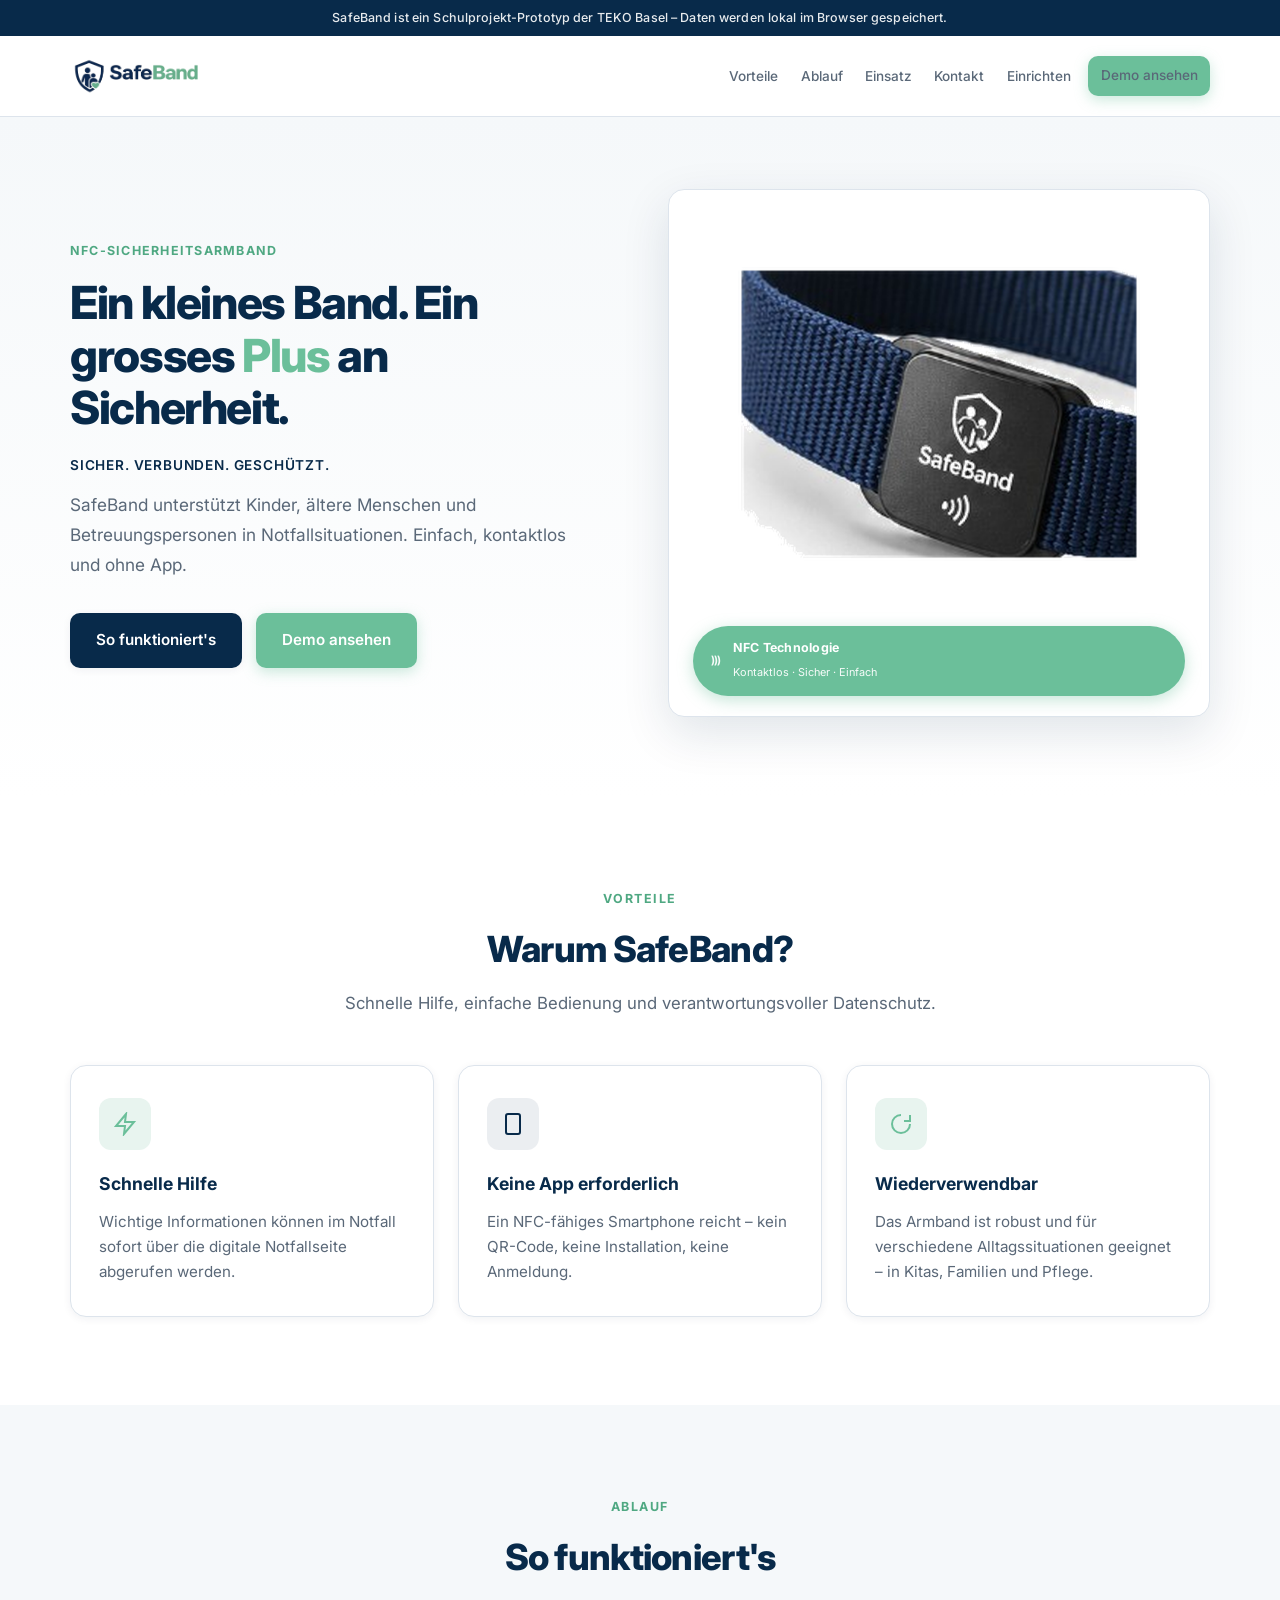
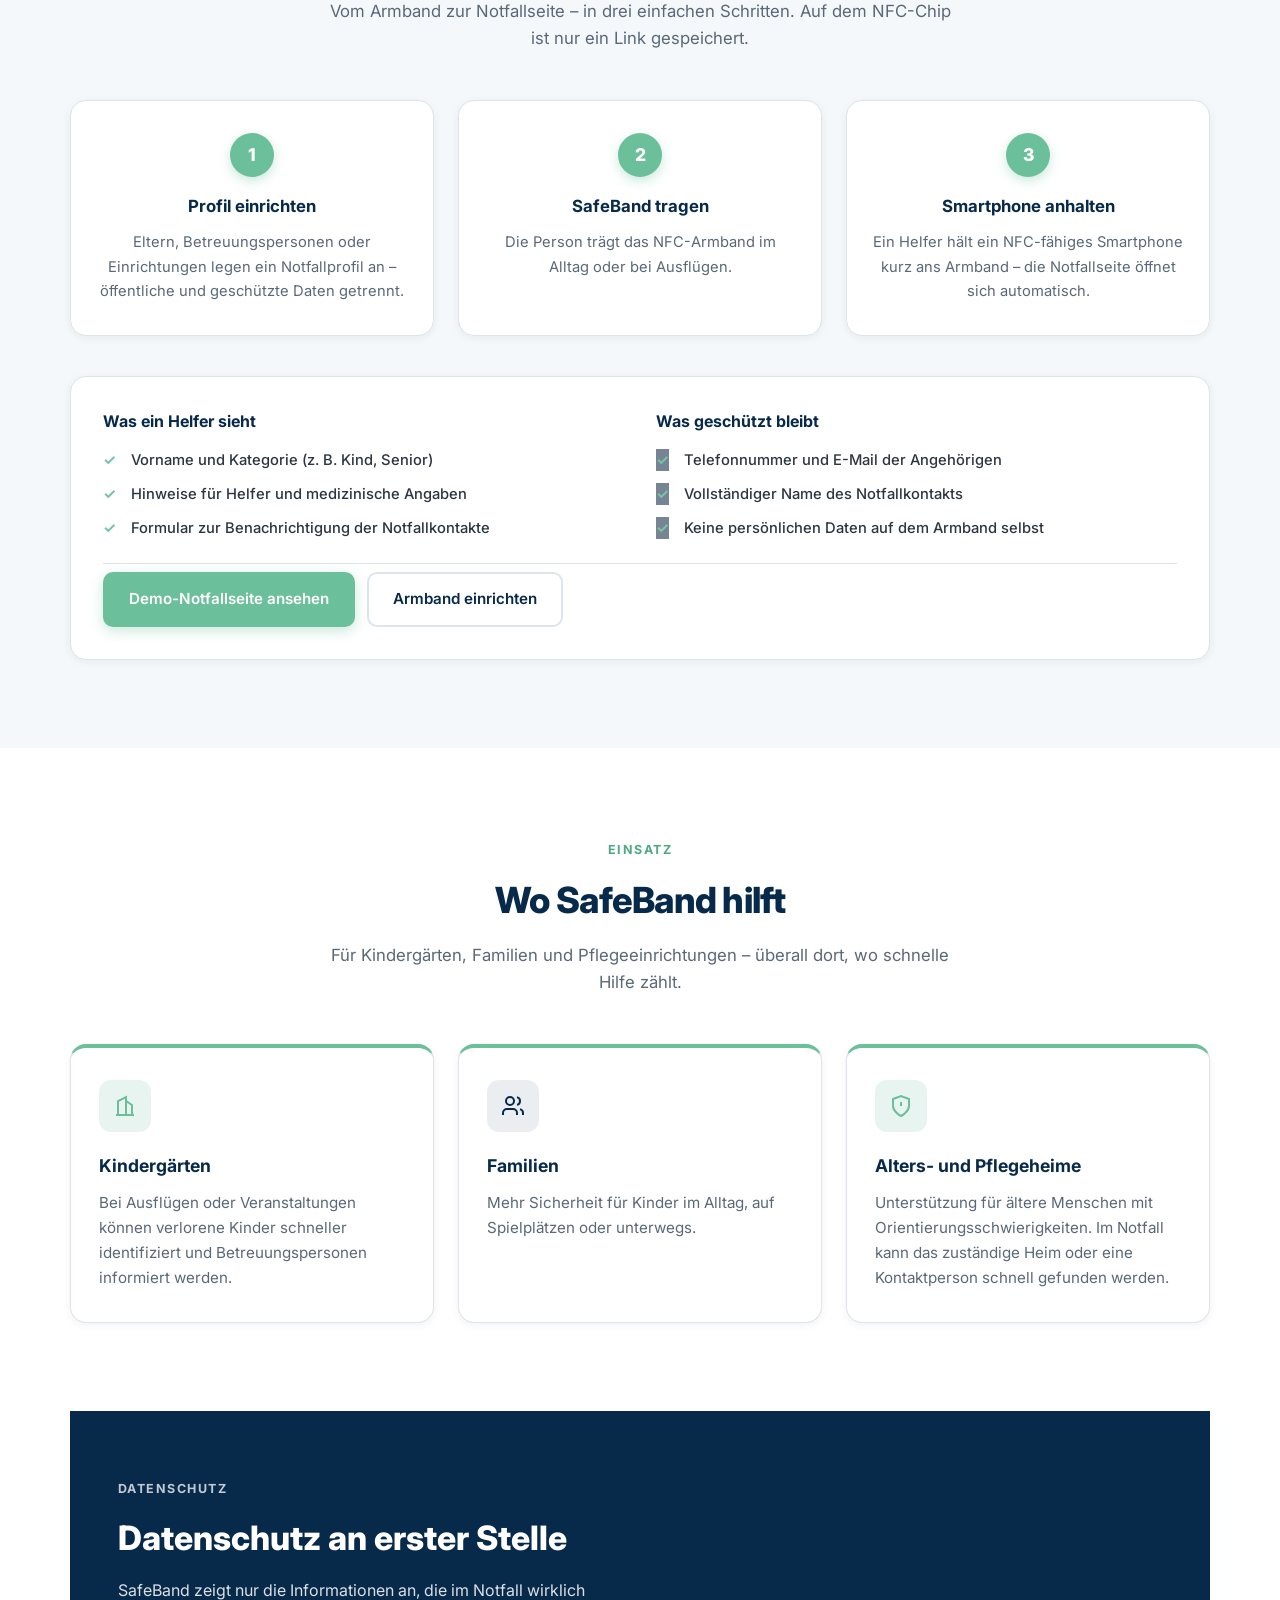
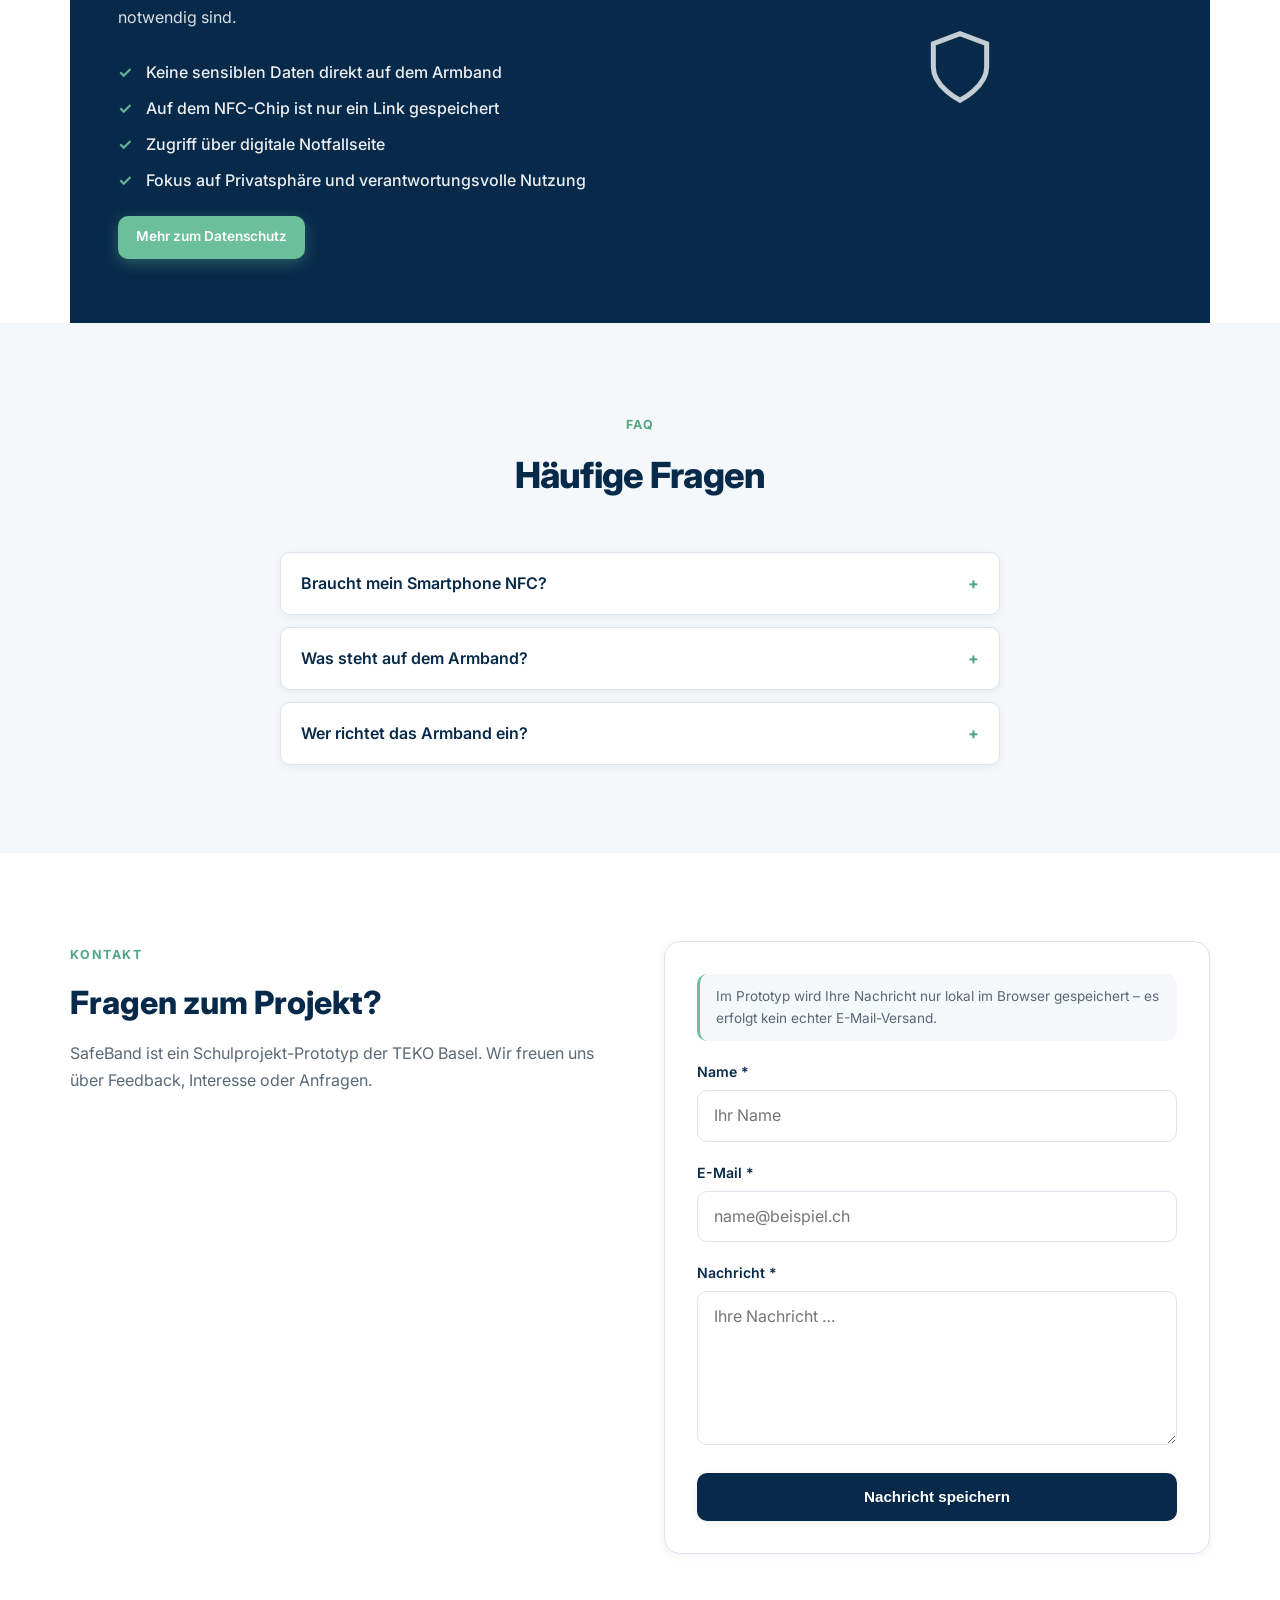
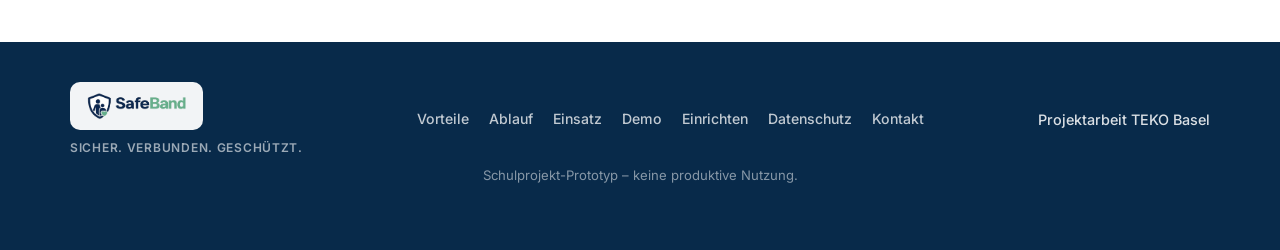
==== index.html @ 962a4be9 "Erste Version SafeBand" ====
<!DOCTYPE html>
<html lang="de">
<head>
  <meta charset="UTF-8">
  <meta name="viewport" content="width=device-width, initial-scale=1.0">
  <meta name="description" content="SafeBand – NFC-Sicherheitsarmband für Kinder, ältere Menschen und Betreuungspersonen. Schnelle Hilfe im Notfall – ohne App.">
  <title>SafeBand – Sicher. Verbunden. Geschützt.</title>
  <link rel="preconnect" href="https://fonts.googleapis.com">
  <link rel="preconnect" href="https://fonts.gstatic.com" crossorigin>
  <link href="https://fonts.googleapis.com/css2?family=Inter:wght@400;500;600;700;800&display=swap" rel="stylesheet">
  <link rel="stylesheet" href="style.css">
</head>
<body class="page-landing">

  <div class="prototype-banner" role="note">
    SafeBand ist ein Schulprojekt-Prototyp der TEKO Basel – Daten werden lokal im Browser gespeichert.
  </div>

  <header class="site-header" id="start">
    <nav class="nav container">
      <a href="#start" class="brand">
        <img src="assets/Safeband_logo.png" alt="SafeBand – Sicher. Verbunden. Geschützt." class="brand-logo" width="132" height="40">
      </a>
      <button class="nav-toggle" type="button" aria-label="Menü öffnen" aria-expanded="false">
        <span></span><span></span><span></span>
      </button>
      <ul class="nav-links">
        <li><a href="#vorteile">Vorteile</a></li>
        <li><a href="#so-funktionierts">Ablauf</a></li>
        <li><a href="#wo-hilft">Einsatz</a></li>
        <li><a href="#kontakt">Kontakt</a></li>
        <li><a href="einrichten.html">Einrichten</a></li>
        <li class="nav-cta"><a href="notfall.html?id=DEMO01" class="btn btn-mint btn-sm">Demo ansehen</a></li>
      </ul>
    </nav>
  </header>

  <main>

    <section class="hero">
      <div class="container hero-grid">
        <div class="hero-copy">
          <p class="eyebrow">NFC-Sicherheitsarmband</p>
          <h1>Ein kleines Band. Ein grosses <span class="c-mint">Plus</span> an Sicherheit.</h1>
          <p class="hero-tagline">Sicher. Verbunden. Geschützt.</p>
          <p class="lead">
            SafeBand unterstützt Kinder, ältere Menschen und Betreuungspersonen in Notfallsituationen.
            Einfach, kontaktlos und ohne App.
          </p>
          <div class="hero-actions">
            <a href="#so-funktionierts" class="btn btn-primary">So funktioniert's</a>
            <a href="notfall.html?id=DEMO01" class="btn btn-mint">Demo ansehen</a>
          </div>
        </div>
        <div class="hero-visual">
          <div class="product-frame">
            <img src="assets/safeband-band.png" alt="SafeBand NFC-Armband" class="product-image" width="560" height="240">
            <div class="product-chip">
              <span class="nfc-waves" aria-hidden="true">)))</span>
              <div>
                <strong>NFC Technologie</strong>
                <span>Kontaktlos · Sicher · Einfach</span>
              </div>
            </div>
          </div>
        </div>
      </div>
    </section>

    <section class="section" id="vorteile">
      <div class="container">
        <header class="section-header">
          <span class="section-label">Vorteile</span>
          <h2>Warum SafeBand?</h2>
          <p>Schnelle Hilfe, einfache Bedienung und verantwortungsvoller Datenschutz.</p>
        </header>
        <div class="card-grid card-grid--3">
          <article class="card">
            <div class="card-icon card-icon--mint">
              <svg width="24" height="24" viewBox="0 0 24 24" fill="none" stroke="currentColor" stroke-width="2"><path d="M13 2 3 14h9l-1 8 10-12h-9l1-8z"/></svg>
            </div>
            <h3>Schnelle Hilfe</h3>
            <p>Wichtige Informationen können im Notfall sofort über die digitale Notfallseite abgerufen werden.</p>
          </article>
          <article class="card">
            <div class="card-icon card-icon--navy">
              <svg width="24" height="24" viewBox="0 0 24 24" fill="none" stroke="currentColor" stroke-width="2"><rect x="5" y="2" width="14" height="20" rx="2"/><path d="M12 18h.01"/></svg>
            </div>
            <h3>Keine App erforderlich</h3>
            <p>Ein NFC-fähiges Smartphone reicht – kein QR-Code, keine Installation, keine Anmeldung.</p>
          </article>
          <article class="card">
            <div class="card-icon card-icon--mint">
              <svg width="24" height="24" viewBox="0 0 24 24" fill="none" stroke="currentColor" stroke-width="2"><path d="M21 12a9 9 0 1 1-9-9"/><path d="M21 3v6h-6"/></svg>
            </div>
            <h3>Wiederverwendbar</h3>
            <p>Das Armband ist robust und für verschiedene Alltagssituationen geeignet – in Kitas, Familien und Pflege.</p>
          </article>
        </div>
      </div>
    </section>

    <section class="section section-alt" id="so-funktionierts">
      <div class="container">
        <header class="section-header">
          <span class="section-label">Ablauf</span>
          <h2>So funktioniert's</h2>
          <p>Vom Armband zur Notfallseite – in drei einfachen Schritten. Auf dem NFC-Chip ist nur ein Link gespeichert.</p>
        </header>
        <div class="steps">
          <article class="step">
            <span class="step-num">1</span>
            <h3>Profil einrichten</h3>
            <p>Eltern, Betreuungspersonen oder Einrichtungen legen ein Notfallprofil an – öffentliche und geschützte Daten getrennt.</p>
          </article>
          <article class="step">
            <span class="step-num">2</span>
            <h3>SafeBand tragen</h3>
            <p>Die Person trägt das NFC-Armband im Alltag oder bei Ausflügen.</p>
          </article>
          <article class="step">
            <span class="step-num">3</span>
            <h3>Smartphone anhalten</h3>
            <p>Ein Helfer hält ein NFC-fähiges Smartphone kurz ans Armband – die Notfallseite öffnet sich automatisch.</p>
          </article>
        </div>

        <div class="helper-info">
          <div class="helper-info-col">
            <h3>Was ein Helfer sieht</h3>
            <ul class="check-list check-list--compact">
              <li>Vorname und Kategorie (z.&nbsp;B. Kind, Senior)</li>
              <li>Hinweise für Helfer und medizinische Angaben</li>
              <li>Formular zur Benachrichtigung der Notfallkontakte</li>
            </ul>
          </div>
          <div class="helper-info-col">
            <h3>Was geschützt bleibt</h3>
            <ul class="check-list check-list--compact check-list--muted">
              <li>Telefonnummer und E-Mail der Angehörigen</li>
              <li>Vollständiger Name des Notfallkontakts</li>
              <li>Keine persönlichen Daten auf dem Armband selbst</li>
            </ul>
          </div>
          <div class="helper-info-actions">
            <a href="notfall.html?id=DEMO01" class="btn btn-mint">Demo-Notfallseite ansehen</a>
            <a href="einrichten.html" class="btn btn-secondary">Armband einrichten</a>
          </div>
        </div>
      </div>
    </section>

    <section class="section" id="wo-hilft">
      <div class="container">
        <header class="section-header">
          <span class="section-label">Einsatz</span>
          <h2>Wo SafeBand hilft</h2>
          <p>Für Kindergärten, Familien und Pflegeeinrichtungen – überall dort, wo schnelle Hilfe zählt.</p>
        </header>
        <div class="card-grid card-grid--3">
          <article class="card card-accent">
            <div class="card-icon card-icon--mint">
              <svg width="24" height="24" viewBox="0 0 24 24" fill="none" stroke="currentColor" stroke-width="2"><path d="M3 21h18"/><path d="M5 21V7l8-4v18"/><path d="M19 21V11l-6-4"/><path d="M9 9v.01"/><path d="M9 12v.01"/><path d="M9 15v.01"/><path d="M9 18v.01"/></svg>
            </div>
            <h3>Kindergärten</h3>
            <p>
              Bei Ausflügen oder Veranstaltungen können verlorene Kinder schneller identifiziert
              und Betreuungspersonen informiert werden.
            </p>
          </article>
          <article class="card card-accent">
            <div class="card-icon card-icon--navy">
              <svg width="24" height="24" viewBox="0 0 24 24" fill="none" stroke="currentColor" stroke-width="2"><path d="M16 21v-2a4 4 0 0 0-4-4H6a4 4 0 0 0-4 4v2"/><circle cx="9" cy="7" r="4"/><path d="M22 21v-2a4 4 0 0 0-3-3.87"/><path d="M16 3.13a4 4 0 0 1 0 7.75"/></svg>
            </div>
            <h3>Familien</h3>
            <p>Mehr Sicherheit für Kinder im Alltag, auf Spielplätzen oder unterwegs.</p>
          </article>
          <article class="card card-accent">
            <div class="card-icon card-icon--mint">
              <svg width="24" height="24" viewBox="0 0 24 24" fill="none" stroke="currentColor" stroke-width="2"><path d="M12 22s8-4 8-10V5l-8-3-8 3v7c0 6 8 10 8 10z"/><path d="M12 8v4"/><path d="M12 16h.01"/></svg>
            </div>
            <h3>Alters- und Pflegeheime</h3>
            <p>
              Unterstützung für ältere Menschen mit Orientierungsschwierigkeiten. Im Notfall kann das
              zuständige Heim oder eine Kontaktperson schnell gefunden werden.
            </p>
          </article>
        </div>
      </div>
    </section>

    <section class="section section-privacy" id="datenschutz">
      <div class="container privacy-box">
        <div class="privacy-content">
          <span class="section-label section-label-light">Datenschutz</span>
          <h2>Datenschutz an erster Stelle</h2>
          <p class="privacy-lead">
            SafeBand zeigt nur die Informationen an, die im Notfall wirklich notwendig sind.
          </p>
          <ul class="check-list">
            <li>Keine sensiblen Daten direkt auf dem Armband</li>
            <li>Auf dem NFC-Chip ist nur ein Link gespeichert</li>
            <li>Zugriff über digitale Notfallseite</li>
            <li>Fokus auf Privatsphäre und verantwortungsvolle Nutzung</li>
          </ul>
          <a href="datenschutz.html" class="btn btn-mint btn-sm privacy-link">Mehr zum Datenschutz</a>
        </div>
        <div class="privacy-visual" aria-hidden="true">
          <svg width="80" height="80" viewBox="0 0 24 24" fill="none" stroke="rgba(255,255,255,0.9)" stroke-width="1.5"><path d="M12 22s8-4 8-10V5l-8-3-8 3v7c0 6 8 10 8 10z"/></svg>
        </div>
      </div>
    </section>

    <section class="section section-alt" id="faq">
      <div class="container">
        <header class="section-header">
          <span class="section-label">FAQ</span>
          <h2>Häufige Fragen</h2>
        </header>
        <div class="faq-list">
          <details class="faq-item">
            <summary>Braucht mein Smartphone NFC?</summary>
            <p>Ja, zum Auslesen des Armbands benötigt das Helfer-Smartphone NFC. Die meisten aktuellen Android- und iPhone-Modelle (ab iPhone 7) unterstützen das.</p>
          </details>
          <details class="faq-item">
            <summary>Was steht auf dem Armband?</summary>
            <p>Nur ein NFC-Chip mit einem Link zur Notfallseite – keine Namen, Telefonnummern oder medizinischen Daten direkt auf dem Band.</p>
          </details>
          <details class="faq-item">
            <summary>Wer richtet das Armband ein?</summary>
            <p>Eltern, Betreuungspersonen oder Einrichtungen erstellen das Notfallprofil über die Einrichtungsseite und entscheiden, welche Informationen öffentlich sichtbar sind.</p>
          </details>
        </div>
      </div>
    </section>

    <section class="section" id="kontakt">
      <div class="container contact-grid">
        <div class="contact-info">
          <span class="section-label">Kontakt</span>
          <h2>Fragen zum Projekt?</h2>
          <p>
            SafeBand ist ein Schulprojekt-Prototyp der TEKO Basel. Wir freuen uns über Feedback,
            Interesse oder Anfragen.
          </p>
        </div>
        <form id="contact-form" class="contact-form" novalidate>
          <p class="form-hint">Im Prototyp wird Ihre Nachricht nur lokal im Browser gespeichert – es erfolgt kein echter E-Mail-Versand.</p>
          <div class="form-row">
            <label for="contact-name">Name *</label>
            <input type="text" id="contact-name" name="name" required maxlength="80" placeholder="Ihr Name">
          </div>
          <div class="form-row">
            <label for="contact-email">E-Mail *</label>
            <input type="email" id="contact-email" name="email" required maxlength="120" placeholder="name@beispiel.ch">
          </div>
          <div class="form-row">
            <label for="contact-message">Nachricht *</label>
            <textarea id="contact-message" name="message" rows="5" required maxlength="600" placeholder="Ihre Nachricht …"></textarea>
          </div>
          <button type="submit" class="btn btn-primary btn-full">Nachricht speichern</button>
          <p id="contact-success" class="form-success hidden" role="status">Danke! Ihre Nachricht wurde im Prototyp lokal gespeichert.</p>
        </form>
      </div>
    </section>

  </main>

  <footer class="site-footer">
    <div class="container footer-inner">
      <div class="footer-brand">
        <div class="footer-logo-wrap">
          <img src="assets/Safeband_logo.png" alt="SafeBand" class="brand-logo brand-logo--sm" width="106" height="32">
        </div>
        <p class="footer-tagline">Sicher. Verbunden. Geschützt.</p>
      </div>
      <nav class="footer-nav" aria-label="Footer Navigation">
        <a href="#vorteile">Vorteile</a>
        <a href="#so-funktionierts">Ablauf</a>
        <a href="#wo-hilft">Einsatz</a>
        <a href="notfall.html?id=DEMO01">Demo</a>
        <a href="einrichten.html">Einrichten</a>
        <a href="datenschutz.html">Datenschutz</a>
        <a href="#kontakt">Kontakt</a>
      </nav>
      <p class="footer-meta">Projektarbeit TEKO Basel</p>
    </div>
    <p class="footer-note">Schulprojekt-Prototyp – keine produktive Nutzung.</p>
  </footer>

  <script src="script.js"></script>
</body>
</html>
---- style.css ----
/* SafeBand – Landing & Notfallseite */

:root {
  --navy: #082A4A;
  --navy-dark: #061e36;
  --mint: #6BBF9A;
  --mint-dark: #4fa882;
  --mint-light: #e8f4ef;
  --white: #FFFFFF;
  --gray-bg: #F5F8FA;
  --gray-100: #eef2f6;
  --gray-200: #dde4ec;
  --gray-500: #6b7a8a;
  --text: #1a2530;
  --text-muted: #5a6878;
  --radius: 16px;
  --radius-sm: 10px;
  --shadow-sm: 0 2px 8px rgba(8, 42, 74, 0.06);
  --shadow-md: 0 8px 28px rgba(8, 42, 74, 0.1);
  --shadow-lg: 0 16px 48px rgba(8, 42, 74, 0.12);
  --header-height: 80px;
  --max-width: 1140px;
  --font: "Inter", -apple-system, BlinkMacSystemFont, "Segoe UI", Roboto, "Helvetica Neue", Arial, sans-serif;
}

*,
*::before,
*::after {
  box-sizing: border-box;
  margin: 0;
  padding: 0;
}

html {
  scroll-behavior: smooth;
}

body {
  font-family: var(--font);
  color: var(--text);
  background: var(--white);
  line-height: 1.6;
  -webkit-font-smoothing: antialiased;
}

.prototype-banner {
  background: var(--navy);
  color: rgba(255, 255, 255, 0.9);
  text-align: center;
  padding: 0.5rem 1rem;
  font-size: 0.78rem;
  font-weight: 500;
  letter-spacing: 0.01em;
}

img {
  max-width: 100%;
  height: auto;
  display: block;
}

a {
  color: inherit;
  text-decoration: none;
}

ul {
  list-style: none;
}

.container {
  width: min(100% - 2.5rem, var(--max-width));
  margin-inline: auto;
}

.hidden {
  display: none !important;
}

/* ── Header ── */

.site-header {
  position: sticky;
  top: 0;
  z-index: 100;
  background: rgba(255, 255, 255, 0.94);
  backdrop-filter: blur(12px);
  border-bottom: 1px solid var(--gray-200);
}

.nav {
  display: flex;
  align-items: center;
  justify-content: space-between;
  min-height: var(--header-height);
  gap: 1rem;
  padding-block: 0.65rem;
}

.brand {
  display: flex;
  align-items: center;
  gap: 0.7rem;
  flex-shrink: 0;
  text-decoration: none;
  color: inherit;
}

.brand--compact {
  gap: 0.5rem;
}

.brand-logo {
  height: 40px;
  width: auto;
  flex-shrink: 0;
  display: block;
}

.brand-logo--sm {
  height: 32px;
}

.brand-text {
  display: flex;
  flex-direction: column;
  line-height: 1.15;
}

.brand-name {
  font-size: 1.35rem;
  font-weight: 800;
  letter-spacing: -0.02em;
}

.brand-line {
  display: block;
  width: 100%;
  max-width: 148px;
  height: 2px;
  background: var(--navy);
  margin: 0.28rem 0 0.38rem;
  border-radius: 1px;
}

.brand-line--footer {
  background: rgba(255, 255, 255, 0.45);
  max-width: 120px;
  margin-top: 0.35rem;
}

.brand-tagline {
  font-size: 0.62rem;
  font-weight: 600;
  color: var(--navy);
  letter-spacing: 0.08em;
  text-transform: uppercase;
}

.c-navy { color: var(--navy); }
.c-mint { color: var(--mint); }
.c-white { color: var(--white); }

.nav-links {
  display: flex;
  align-items: center;
  gap: 0.1rem;
  flex-wrap: wrap;
  justify-content: flex-end;
}

.nav-links a {
  padding: 0.45rem 0.65rem;
  border-radius: var(--radius-sm);
  font-size: 0.85rem;
  font-weight: 500;
  color: var(--text-muted);
  transition: background 0.2s, color 0.2s;
}

.nav-links a:hover {
  background: var(--gray-bg);
  color: var(--navy);
}

.nav-cta {
  margin-left: 0.35rem;
}

.nav-toggle {
  display: none;
  flex-direction: column;
  justify-content: center;
  gap: 5px;
  width: 44px;
  height: 44px;
  padding: 10px;
  border: none;
  background: transparent;
  cursor: pointer;
  border-radius: var(--radius-sm);
}

.nav-toggle span {
  display: block;
  height: 2px;
  background: var(--navy);
  border-radius: 2px;
}

/* ── Buttons ── */

.btn {
  display: inline-flex;
  align-items: center;
  justify-content: center;
  gap: 0.5rem;
  padding: 0.85rem 1.5rem;
  border-radius: var(--radius-sm);
  font-size: 0.95rem;
  font-weight: 600;
  border: 2px solid transparent;
  cursor: pointer;
  transition: transform 0.15s, box-shadow 0.15s, background 0.15s;
}

.btn:hover {
  transform: translateY(-1px);
}

.btn-primary {
  background: var(--navy);
  color: var(--white);
  box-shadow: var(--shadow-sm);
}

.btn-primary:hover {
  background: var(--navy-dark);
  box-shadow: var(--shadow-md);
}

.btn-mint {
  background: var(--mint);
  color: var(--white);
  box-shadow: 0 4px 14px rgba(107, 191, 154, 0.35);
}

.btn-mint:hover {
  background: var(--mint-dark);
  box-shadow: 0 6px 18px rgba(107, 191, 154, 0.45);
}

.btn-secondary {
  background: var(--white);
  color: var(--navy);
  border-color: var(--gray-200);
}

.btn-secondary:hover {
  border-color: var(--mint);
  background: var(--gray-bg);
}

.btn-sm {
  padding: 0.55rem 1rem;
  font-size: 0.85rem;
}

.btn-full {
  width: 100%;
}

/* ── Hero ── */

.hero {
  padding: 4.5rem 0 5rem;
  background: linear-gradient(180deg, var(--gray-bg) 0%, var(--white) 100%);
}

.hero-grid {
  display: grid;
  grid-template-columns: 1fr 1fr;
  gap: 3.5rem;
  align-items: center;
}

.eyebrow {
  display: inline-block;
  font-size: 0.78rem;
  font-weight: 700;
  letter-spacing: 0.1em;
  text-transform: uppercase;
  color: var(--mint-dark);
  margin-bottom: 1rem;
}

.hero-copy h1 {
  font-size: clamp(2rem, 4.5vw, 2.85rem);
  font-weight: 800;
  line-height: 1.15;
  color: var(--navy);
  letter-spacing: -0.03em;
  margin-bottom: 1.25rem;
}

.hero-tagline {
  font-size: 0.85rem;
  font-weight: 600;
  color: var(--navy);
  letter-spacing: 0.06em;
  text-transform: uppercase;
  margin-bottom: 0.85rem;
}

.lead {
  font-size: 1.08rem;
  color: var(--text-muted);
  max-width: 520px;
  line-height: 1.75;
  margin-bottom: 2rem;
}

.hero-actions {
  display: flex;
  flex-wrap: wrap;
  gap: 0.85rem;
}

.product-frame {
  background: var(--white);
  border-radius: var(--radius);
  padding: 2rem 1.5rem 1.25rem;
  box-shadow: var(--shadow-lg);
  border: 1px solid var(--gray-200);
}

.product-image {
  width: 100%;
  height: auto;
  object-fit: contain;
}

.product-chip {
  display: flex;
  align-items: center;
  gap: 0.75rem;
  margin-top: 1.25rem;
  padding: 0.75rem 1.1rem;
  background: var(--mint);
  color: var(--white);
  border-radius: 50px;
  box-shadow: 0 4px 16px rgba(107, 191, 154, 0.4);
}

.nfc-waves {
  font-size: 0.95rem;
  font-weight: 700;
  letter-spacing: -0.06em;
  flex-shrink: 0;
}

.product-chip strong {
  display: block;
  font-size: 0.78rem;
  letter-spacing: 0.02em;
}

.product-chip span {
  font-size: 0.68rem;
  opacity: 0.95;
}

/* ── Sections ── */

.section {
  padding: 5.5rem 0;
  scroll-margin-top: calc(var(--header-height) + 1rem);
}

.section-alt {
  background: var(--gray-bg);
}

.section-header {
  text-align: center;
  max-width: 640px;
  margin: 0 auto 3rem;
}

.section-label {
  display: inline-block;
  font-size: 0.78rem;
  font-weight: 700;
  letter-spacing: 0.12em;
  text-transform: uppercase;
  color: var(--mint-dark);
  margin-bottom: 0.75rem;
}

.section-label-light {
  color: rgba(255, 255, 255, 0.75);
}

.section-header h2 {
  font-size: clamp(1.75rem, 3vw, 2.25rem);
  font-weight: 800;
  color: var(--navy);
  margin-bottom: 0.75rem;
  letter-spacing: -0.02em;
}

.section-header p {
  color: var(--text-muted);
  font-size: 1.05rem;
}

/* ── Cards ── */

.card-grid {
  display: grid;
  gap: 1.5rem;
}

.card-grid--4 {
  grid-template-columns: repeat(4, 1fr);
}

.card-grid--3 {
  grid-template-columns: repeat(3, 1fr);
}

.card-grid--compact .mini-card {
  padding: 1.5rem 1.25rem;
}

.card {
  background: var(--white);
  padding: 2rem 1.75rem;
  border-radius: var(--radius);
  border: 1px solid var(--gray-200);
  box-shadow: var(--shadow-sm);
  transition: transform 0.2s, box-shadow 0.2s;
}

.card:hover {
  transform: translateY(-4px);
  box-shadow: var(--shadow-md);
}

.card-accent {
  border-top: 4px solid var(--mint);
}

.card-icon {
  width: 52px;
  height: 52px;
  display: flex;
  align-items: center;
  justify-content: center;
  border-radius: 12px;
  margin-bottom: 1.25rem;
  font-size: 1.5rem;
}

.card-icon--mint {
  background: var(--mint-light);
  color: var(--mint);
}

.card-icon--navy {
  background: rgba(8, 42, 74, 0.08);
  color: var(--navy);
}

.card h3 {
  font-size: 1.1rem;
  font-weight: 700;
  color: var(--navy);
  margin-bottom: 0.65rem;
}

.card p {
  font-size: 0.95rem;
  color: var(--text-muted);
  line-height: 1.65;
}

.mini-card {
  background: var(--white);
  padding: 1.75rem 1.25rem;
  border-radius: var(--radius);
  border: 1px solid var(--gray-200);
  box-shadow: var(--shadow-sm);
  text-align: center;
  transition: transform 0.2s, box-shadow 0.2s, border-color 0.2s;
}

.mini-card:hover {
  transform: translateY(-3px);
  box-shadow: var(--shadow-md);
  border-color: var(--mint);
}

.mini-card-icon {
  font-size: 1.35rem;
  margin-bottom: 0.75rem;
  color: var(--mint-dark);
  font-weight: 700;
}

.mini-card h3 {
  font-size: 0.92rem;
  font-weight: 600;
  color: var(--navy);
  line-height: 1.4;
}

/* ── Steps ── */

.steps {
  display: grid;
  grid-template-columns: repeat(3, 1fr);
  gap: 1.5rem;
}

.step {
  background: var(--white);
  padding: 2rem 1.5rem;
  border-radius: var(--radius);
  border: 1px solid var(--gray-200);
  box-shadow: var(--shadow-sm);
  text-align: center;
}

.step-num {
  display: inline-flex;
  align-items: center;
  justify-content: center;
  width: 44px;
  height: 44px;
  background: var(--mint);
  color: var(--white);
  font-weight: 800;
  font-size: 1.1rem;
  border-radius: 50%;
  margin-bottom: 1rem;
  box-shadow: 0 4px 12px rgba(107, 191, 154, 0.35);
}

.step h3 {
  font-size: 1.05rem;
  font-weight: 700;
  color: var(--navy);
  margin-bottom: 0.65rem;
}

.step p {
  font-size: 0.92rem;
  color: var(--text-muted);
  line-height: 1.65;
}

.helper-info {
  margin-top: 2.5rem;
  padding: 2rem;
  background: var(--white);
  border: 1px solid var(--gray-200);
  border-radius: var(--radius);
  box-shadow: var(--shadow-sm);
  display: grid;
  grid-template-columns: 1fr 1fr;
  gap: 1.5rem 2rem;
}

.helper-info h3 {
  font-size: 1rem;
  font-weight: 700;
  color: var(--navy);
  margin-bottom: 0.85rem;
}

.helper-info-actions {
  grid-column: 1 / -1;
  display: flex;
  flex-wrap: wrap;
  gap: 0.75rem;
  padding-top: 0.5rem;
  border-top: 1px solid var(--gray-200);
}

.check-list--compact {
  gap: 0.55rem;
}

.check-list--compact li {
  font-size: 0.92rem;
}

.check-list--muted li::before {
  background: var(--gray-500);
}

/* ── FAQ ── */

.faq-list {
  max-width: 720px;
  margin: 0 auto;
  display: flex;
  flex-direction: column;
  gap: 0.75rem;
}

.faq-item {
  background: var(--white);
  border: 1px solid var(--gray-200);
  border-radius: var(--radius-sm);
  padding: 0.25rem 1.25rem;
  box-shadow: var(--shadow-sm);
}

.faq-item summary {
  font-weight: 600;
  color: var(--navy);
  padding: 0.85rem 0;
  cursor: pointer;
  list-style: none;
}

.faq-item summary::-webkit-details-marker {
  display: none;
}

.faq-item summary::after {
  content: "+";
  float: right;
  color: var(--mint-dark);
  font-weight: 700;
}

.faq-item[open] summary::after {
  content: "−";
}

.faq-item p {
  padding-bottom: 1rem;
  color: var(--text-muted);
  font-size: 0.95rem;
  line-height: 1.65;
}

.form-hint {
  font-size: 0.85rem;
  color: var(--text-muted);
  margin-bottom: 1.25rem;
  padding: 0.75rem 1rem;
  background: var(--gray-bg);
  border-radius: var(--radius-sm);
  border-left: 3px solid var(--mint);
}

/* ── Privacy ── */

.section-privacy {
  padding: 0;
}

.privacy-box {
  display: grid;
  grid-template-columns: 1.2fr 0.8fr;
  gap: 2rem;
  align-items: center;
  background: var(--navy);
  color: var(--white);
  padding: 4rem 3rem;
}

.privacy-content h2 {
  font-size: clamp(1.75rem, 3vw, 2.1rem);
  font-weight: 800;
  margin-bottom: 0.75rem;
}

.privacy-link {
  margin-top: 1.5rem;
}

.privacy-lead {
  opacity: 0.85;
  max-width: 520px;
  line-height: 1.7;
  margin-bottom: 0;
}

.privacy-lead + .check-list {
  margin-top: 1.75rem;
}

.check-list {
  display: grid;
  gap: 0.75rem;
}

.check-list li {
  padding-left: 1.75rem;
  position: relative;
  font-weight: 500;
  opacity: 0.92;
  line-height: 1.5;
}

.check-list li::before {
  content: "✓";
  position: absolute;
  left: 0;
  color: var(--mint);
  font-weight: 700;
}

.privacy-visual {
  display: flex;
  justify-content: center;
  opacity: 0.85;
}

/* ── Contact ── */

.contact-grid {
  display: grid;
  grid-template-columns: 1fr 1fr;
  gap: 3rem;
  align-items: start;
}

.contact-info h2 {
  font-size: clamp(1.5rem, 3vw, 2rem);
  font-weight: 800;
  color: var(--navy);
  margin-bottom: 0.75rem;
}

.contact-info p {
  color: var(--text-muted);
  line-height: 1.7;
}

.contact-form {
  background: var(--white);
  padding: 2rem;
  border-radius: var(--radius);
  border: 1px solid var(--gray-200);
  box-shadow: var(--shadow-sm);
}

.form-row {
  margin-bottom: 1.25rem;
}

.form-row label {
  display: block;
  font-size: 0.88rem;
  font-weight: 600;
  color: var(--navy);
  margin-bottom: 0.4rem;
}

.form-row input,
.form-row textarea {
  width: 100%;
  padding: 0.75rem 1rem;
  border: 1px solid var(--gray-200);
  border-radius: var(--radius-sm);
  font: inherit;
  color: var(--text);
  background: var(--white);
  transition: border-color 0.2s, box-shadow 0.2s;
}

.form-row input:focus,
.form-row textarea:focus {
  outline: none;
  border-color: var(--mint);
  box-shadow: 0 0 0 3px rgba(107, 191, 154, 0.2);
}

.form-row textarea {
  resize: vertical;
  min-height: 120px;
}

.form-success {
  margin-top: 1rem;
  padding: 0.85rem 1rem;
  background: var(--mint-light);
  color: #1a5c3a;
  border-radius: var(--radius-sm);
  font-size: 0.9rem;
  font-weight: 500;
  border: 1px solid rgba(107, 191, 154, 0.35);
}

/* ── Footer ── */

.site-footer {
  background: var(--navy);
  color: rgba(255, 255, 255, 0.85);
  padding: 2.5rem 0;
}

.footer-inner {
  display: flex;
  flex-wrap: wrap;
  align-items: center;
  justify-content: space-between;
  gap: 1rem 2rem;
}

.footer-brand {
  display: flex;
  flex-direction: column;
  align-items: flex-start;
  gap: 0.5rem;
}

.footer-logo-wrap {
  display: inline-block;
  background: rgba(255, 255, 255, 0.95);
  padding: 0.5rem 0.85rem;
  border-radius: var(--radius-sm);
}

.footer-tagline {
  font-size: 0.75rem;
  font-weight: 600;
  letter-spacing: 0.06em;
  text-transform: uppercase;
  opacity: 0.7;
}

.footer-nav {
  display: flex;
  flex-wrap: wrap;
  gap: 0.65rem 1.25rem;
}

.footer-nav a {
  font-size: 0.88rem;
  font-weight: 500;
  color: rgba(255, 255, 255, 0.75);
  transition: color 0.2s;
}

.footer-nav a:hover {
  color: var(--white);
}

.footer-meta {
  font-size: 0.9rem;
  font-weight: 500;
}

.footer-note {
  font-size: 0.82rem;
  opacity: 0.6;
  width: 100%;
  text-align: center;
  margin-top: 0.5rem;
  padding-bottom: 1.5rem;
}

/* ══════════════════════════════════════
   NOTFALLSEITE
   ══════════════════════════════════════ */

.page-emergency {
  --emergency-red: #c0392b;
  --emergency-red-dark: #96281b;
  --emergency-red-light: #fdecea;
  background: #fff5f5;
  min-height: 100vh;
}

.emergency-banner {
  background: var(--emergency-red);
  color: var(--white);
  padding: 0.65rem 0;
}

.emergency-banner-inner {
  display: flex;
  align-items: center;
  justify-content: center;
  gap: 0.65rem;
}

.siren-icon {
  display: flex;
  animation: siren-wobble 1.2s ease-in-out infinite;
}

.emergency-banner-text {
  font-size: 0.88rem;
  font-weight: 700;
  letter-spacing: 0.04em;
  text-transform: uppercase;
}

@keyframes siren-wobble {
  0%, 100% { transform: rotate(-8deg); }
  50% { transform: rotate(8deg); }
}

@keyframes siren-pulse {
  0%, 100% { transform: scale(1); opacity: 0.5; }
  50% { transform: scale(1.15); opacity: 0.15; }
}

.emergency-header {
  background: var(--white);
  border-bottom: 3px solid var(--emergency-red);
  padding: 1rem 0;
}

.emergency-header-inner {
  display: flex;
  align-items: center;
  justify-content: space-between;
  gap: 0.75rem;
}

.emergency-header-inner .brand {
  flex-shrink: 0;
}

.emergency-header-title {
  font-size: 1.05rem;
  font-weight: 700;
  color: var(--emergency-red);
}

.emergency-main {
  padding: 2rem 0 3rem;
  max-width: 520px;
}

.emergency-card {
  background: var(--white);
  border-radius: var(--radius);
  padding: 2rem 1.75rem;
  box-shadow: 0 8px 32px rgba(192, 57, 43, 0.12);
  border: 2px solid rgba(192, 57, 43, 0.2);
  border-top: 5px solid var(--emergency-red);
  text-align: center;
}

.emergency-siren {
  position: relative;
  width: 72px;
  height: 72px;
  margin: 0 auto 1rem;
  display: flex;
  align-items: center;
  justify-content: center;
}

.siren-pulse {
  position: absolute;
  inset: 0;
  border-radius: 50%;
  background: var(--emergency-red);
  animation: siren-pulse 1.4s ease-in-out infinite;
}

.siren-body {
  position: relative;
  z-index: 1;
  font-size: 2.25rem;
  line-height: 1;
}

.emergency-badge {
  display: inline-block;
  font-size: 0.72rem;
  font-weight: 700;
  letter-spacing: 0.1em;
  text-transform: uppercase;
  color: var(--emergency-red);
  background: var(--emergency-red-light);
  padding: 0.35rem 0.85rem;
  border-radius: 50px;
  margin-bottom: 1rem;
}

.emergency-alert {
  display: none;
}

.emergency-card h1 {
  font-size: clamp(1.35rem, 4vw, 1.65rem);
  font-weight: 800;
  color: var(--emergency-red-dark);
  line-height: 1.3;
  margin-bottom: 0.65rem;
}

.emergency-subtitle {
  font-size: 1.05rem;
  color: var(--text-muted);
  margin-bottom: 2rem;
}

.contact-block {
  text-align: left;
  background: var(--emergency-red-light);
  border-radius: var(--radius-sm);
  padding: 1.25rem 1.5rem;
  margin-bottom: 1.75rem;
  border: 1px solid rgba(192, 57, 43, 0.15);
}

.contact-row {
  display: grid;
  grid-template-columns: 5.5rem 1fr;
  gap: 0.5rem 1rem;
  padding: 0.65rem 0;
  border-bottom: 1px solid var(--gray-200);
}

.contact-row:last-child {
  border-bottom: none;
  padding-bottom: 0;
}

.contact-row:first-child {
  padding-top: 0;
}

.contact-label {
  font-size: 0.82rem;
  font-weight: 600;
  color: var(--text-muted);
  text-transform: uppercase;
  letter-spacing: 0.04em;
}

.contact-value {
  font-size: 1.05rem;
  font-weight: 600;
  color: var(--navy);
  word-break: break-word;
}

.emergency-actions {
  display: grid;
  gap: 0.75rem;
}

.btn-emergency {
  background: var(--emergency-red);
  color: var(--white);
  font-size: 1.05rem;
  padding: 1rem 1.5rem;
  box-shadow: 0 4px 16px rgba(192, 57, 43, 0.35);
}

.btn-emergency:hover {
  background: var(--emergency-red-dark);
  box-shadow: 0 6px 20px rgba(192, 57, 43, 0.45);
}

.btn-emergency-outline {
  background: var(--white);
  color: var(--emergency-red-dark);
  border: 2px solid rgba(192, 57, 43, 0.25);
  font-size: 1rem;
  padding: 0.95rem 1.5rem;
}

.btn-emergency-outline:hover {
  border-color: var(--emergency-red);
  background: var(--emergency-red-light);
}

.emergency-hint {
  text-align: center;
  font-size: 0.88rem;
  color: var(--text-muted);
  margin: 1.5rem 0;
  line-height: 1.5;
}

.privacy-notice {
  display: flex;
  gap: 0.85rem;
  align-items: flex-start;
  background: var(--white);
  border: 1px solid var(--gray-200);
  border-radius: var(--radius-sm);
  padding: 1.15rem 1.25rem;
  margin-bottom: 1.5rem;
  color: var(--text-muted);
  font-size: 0.9rem;
  line-height: 1.6;
}

.privacy-notice svg {
  flex-shrink: 0;
  color: var(--mint-dark);
  margin-top: 0.1rem;
}

.back-link {
  margin-top: 0.5rem;
}

/* ── Responsive ── */

@media (max-width: 960px) {
  .hero-grid,
  .card-grid--4,
  .card-grid--3,
  .steps,
  .helper-info,
  .privacy-box,
  .contact-grid {
    grid-template-columns: 1fr;
  }

  .helper-info-actions {
    flex-direction: column;
  }

  .helper-info-actions .btn {
    width: 100%;
  }

  .footer-inner {
    flex-direction: column;
    align-items: center;
    text-align: center;
  }

  .footer-brand {
    align-items: center;
  }

  .footer-nav {
    justify-content: center;
  }

  .privacy-box {
    padding: 3rem 1.75rem;
  }
}

@media (max-width: 768px) {
  .nav-toggle {
    display: flex;
  }

  .nav-links {
    position: fixed;
    top: var(--header-height);
    left: 0;
    right: 0;
    flex-direction: column;
    align-items: stretch;
    background: var(--white);
    border-bottom: 1px solid var(--gray-200);
    padding: 0.75rem 1rem 1.25rem;
    box-shadow: var(--shadow-md);
    transform: translateY(-120%);
    opacity: 0;
    visibility: hidden;
    transition: transform 0.25s, opacity 0.25s, visibility 0.25s;
  }

  .nav-links.open {
    transform: translateY(0);
    opacity: 1;
    visibility: visible;
  }

  .nav-links a {
    padding: 0.85rem 1rem;
  }

  .nav-cta {
    margin-left: 0;
    margin-top: 0.5rem;
  }

  .nav-cta .btn {
    width: 100%;
  }

  .hero {
    padding-top: 2.5rem;
  }

  .section {
    padding: 4rem 0;
  }

  .contact-row {
    grid-template-columns: 1fr;
    gap: 0.2rem;
  }
}

@media (max-width: 600px) {
  .container {
    width: min(100% - 1.5rem, var(--max-width));
  }

  .hero-actions {
    flex-direction: column;
  }

  .hero-actions .btn {
    width: 100%;
  }
}

#start {
  scroll-margin-top: calc(var(--header-height) + 1rem);
}
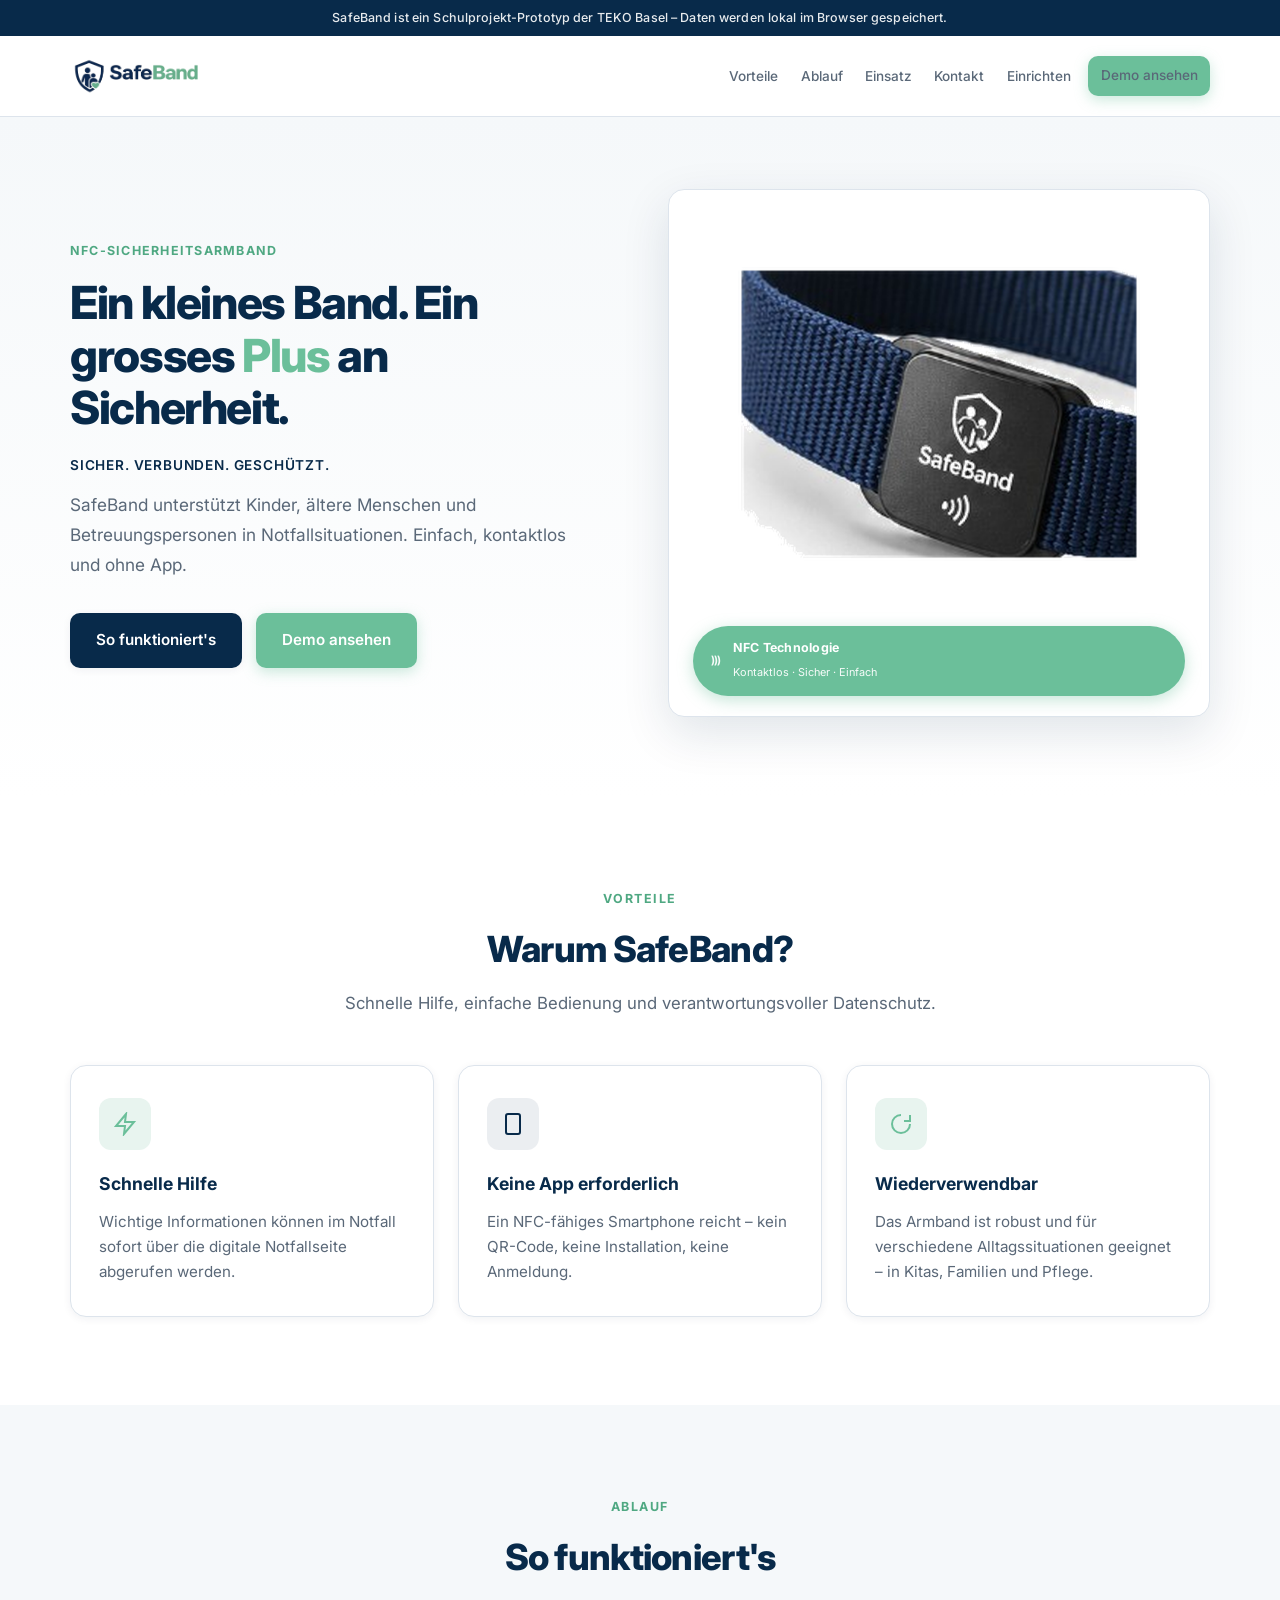
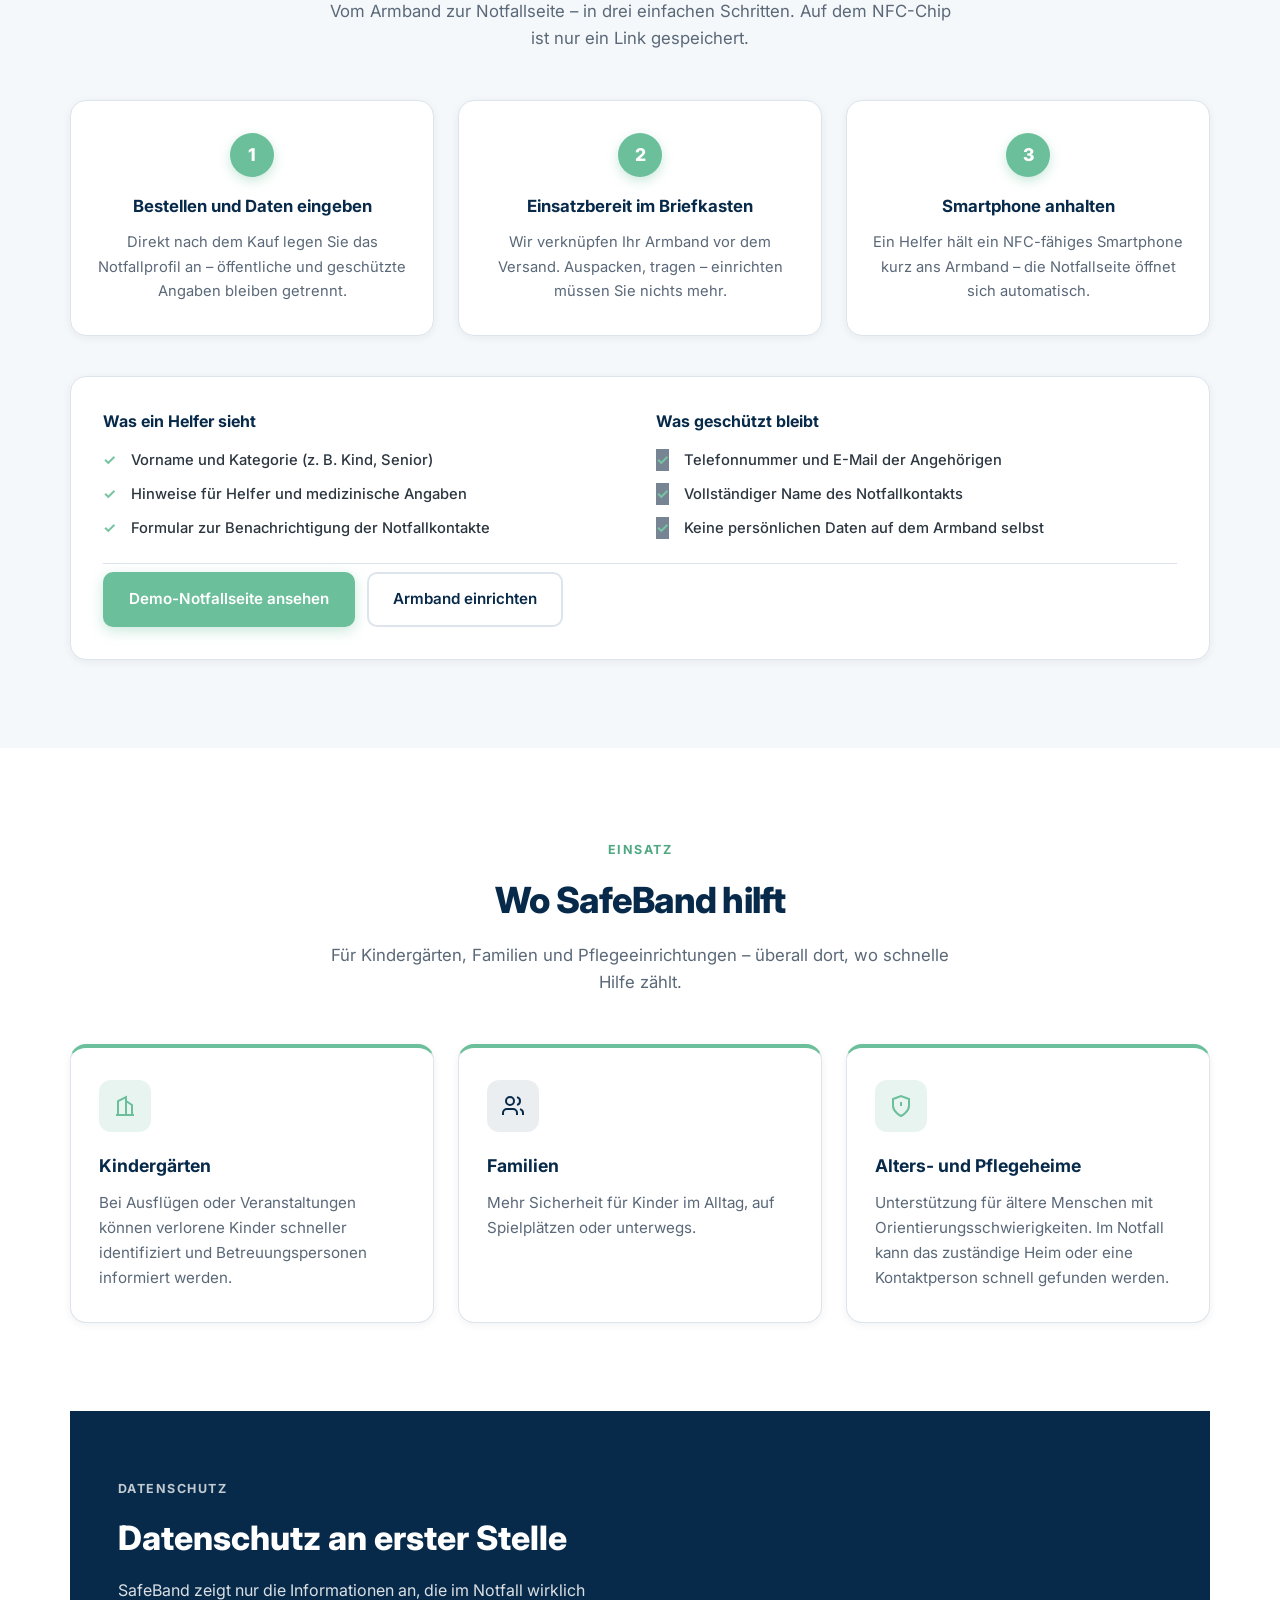
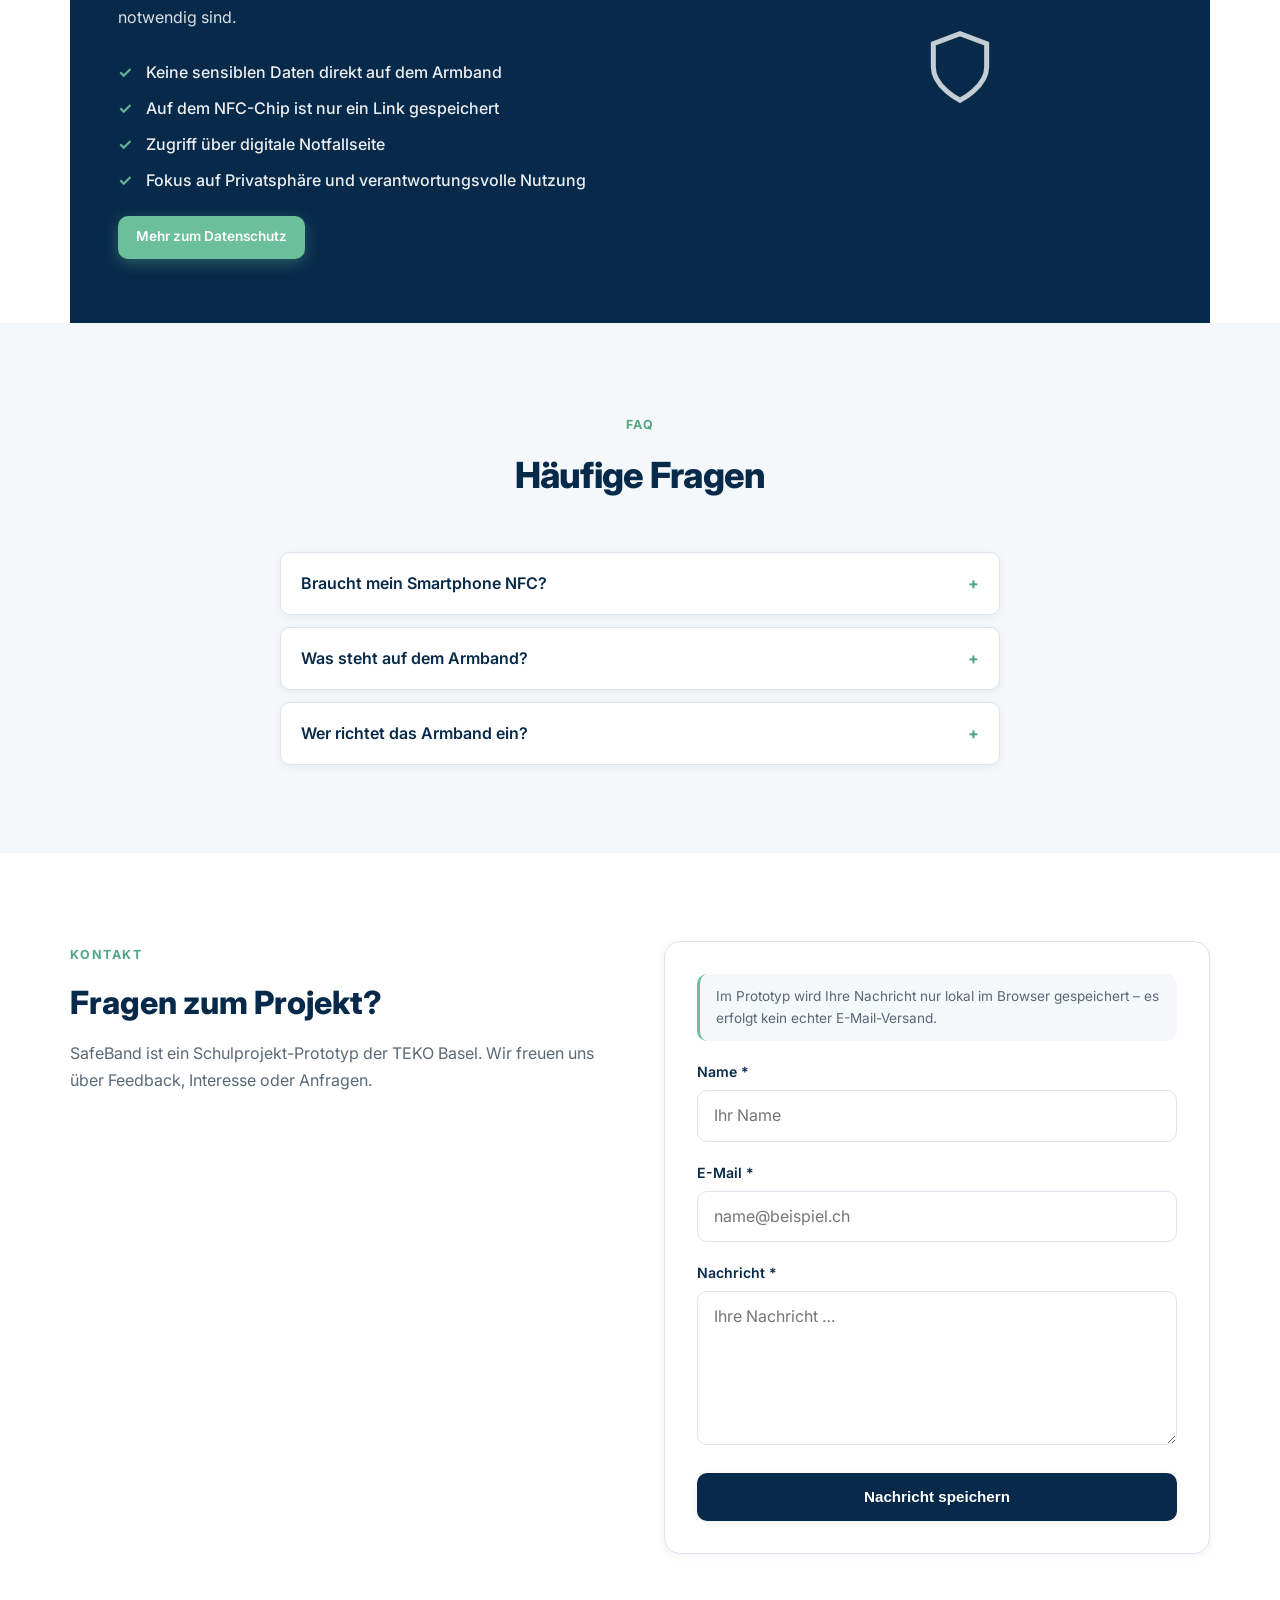
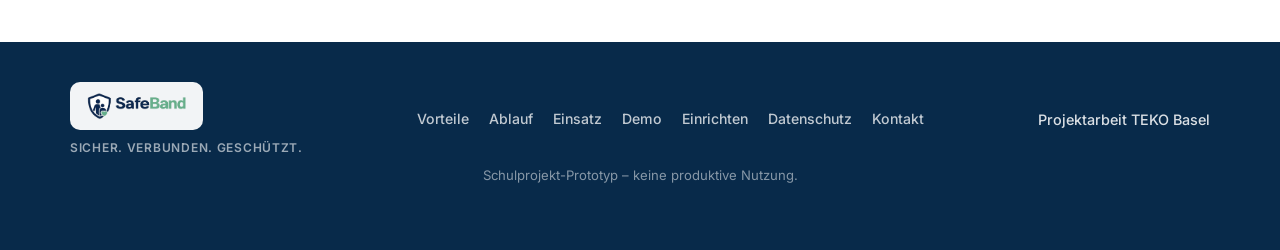
==== commit 9c9ab5bb: "v1" ====
--- a/index.html
+++ b/index.html
@@ -30,7 +30,7 @@
         <li><a href="#wo-hilft">Einsatz</a></li>
         <li><a href="#kontakt">Kontakt</a></li>
         <li><a href="einrichten.html">Einrichten</a></li>
-        <li class="nav-cta"><a href="notfall.html?id=DEMO01" class="btn btn-mint btn-sm">Demo ansehen</a></li>
+        <li class="nav-cta"><a href="/n/DEMO0001" class="btn btn-mint btn-sm">Demo ansehen</a></li>
       </ul>
     </nav>
   </header>
@@ -49,7 +49,7 @@
           </p>
           <div class="hero-actions">
             <a href="#so-funktionierts" class="btn btn-primary">So funktioniert's</a>
-            <a href="notfall.html?id=DEMO01" class="btn btn-mint">Demo ansehen</a>
+            <a href="/n/DEMO0001" class="btn btn-mint">Demo ansehen</a>
           </div>
         </div>
         <div class="hero-visual">
@@ -110,13 +110,13 @@
         <div class="steps">
           <article class="step">
             <span class="step-num">1</span>
-            <h3>Profil einrichten</h3>
-            <p>Eltern, Betreuungspersonen oder Einrichtungen legen ein Notfallprofil an – öffentliche und geschützte Daten getrennt.</p>
+            <h3>Bestellen und Daten eingeben</h3>
+            <p>Direkt nach dem Kauf legen Sie das Notfallprofil an – öffentliche und geschützte Angaben bleiben getrennt.</p>
           </article>
           <article class="step">
             <span class="step-num">2</span>
-            <h3>SafeBand tragen</h3>
-            <p>Die Person trägt das NFC-Armband im Alltag oder bei Ausflügen.</p>
+            <h3>Einsatzbereit im Briefkasten</h3>
+            <p>Wir verknüpfen Ihr Armband vor dem Versand. Auspacken, tragen – einrichten müssen Sie nichts mehr.</p>
           </article>
           <article class="step">
             <span class="step-num">3</span>
@@ -143,7 +143,7 @@
             </ul>
           </div>
           <div class="helper-info-actions">
-            <a href="notfall.html?id=DEMO01" class="btn btn-mint">Demo-Notfallseite ansehen</a>
+            <a href="/n/DEMO0001" class="btn btn-mint">Demo-Notfallseite ansehen</a>
             <a href="einrichten.html" class="btn btn-secondary">Armband einrichten</a>
           </div>
         </div>
@@ -278,7 +278,7 @@
         <a href="#vorteile">Vorteile</a>
         <a href="#so-funktionierts">Ablauf</a>
         <a href="#wo-hilft">Einsatz</a>
-        <a href="notfall.html?id=DEMO01">Demo</a>
+        <a href="/n/DEMO0001">Demo</a>
         <a href="einrichten.html">Einrichten</a>
         <a href="datenschutz.html">Datenschutz</a>
         <a href="#kontakt">Kontakt</a>
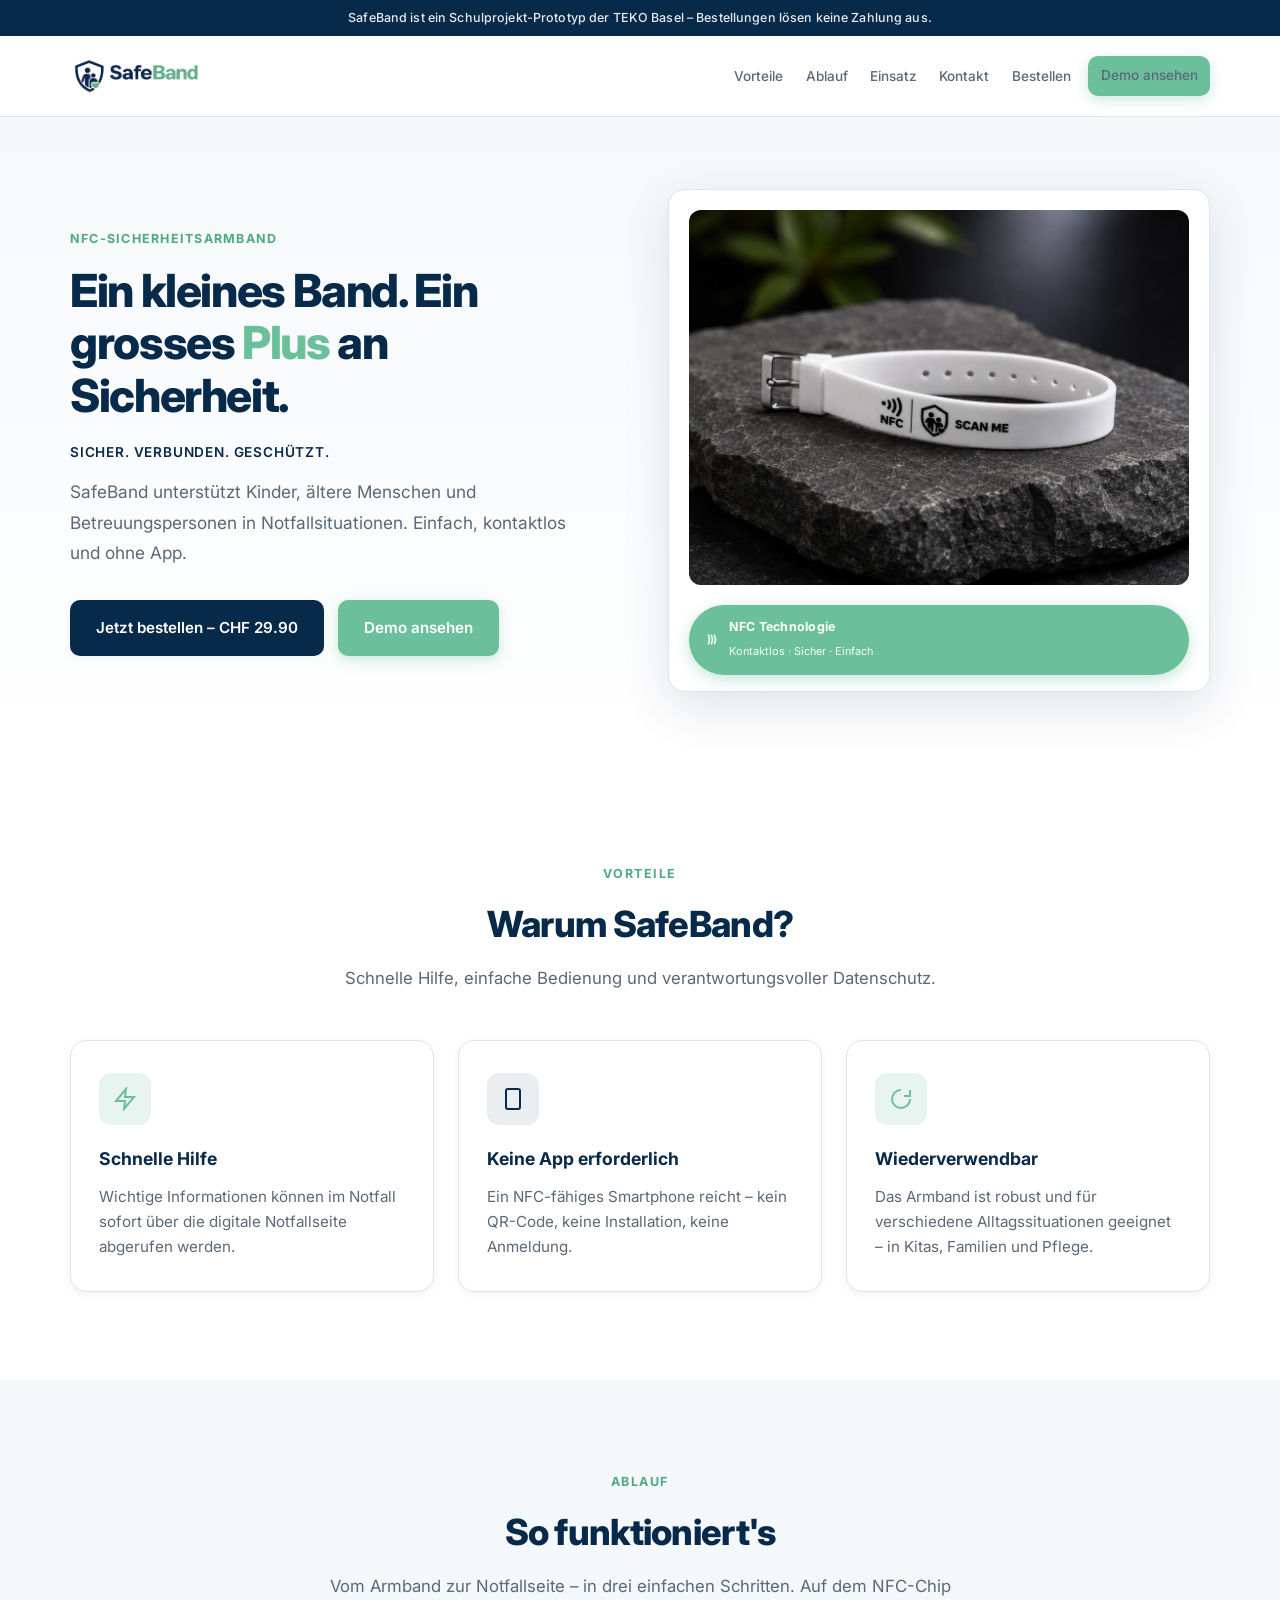
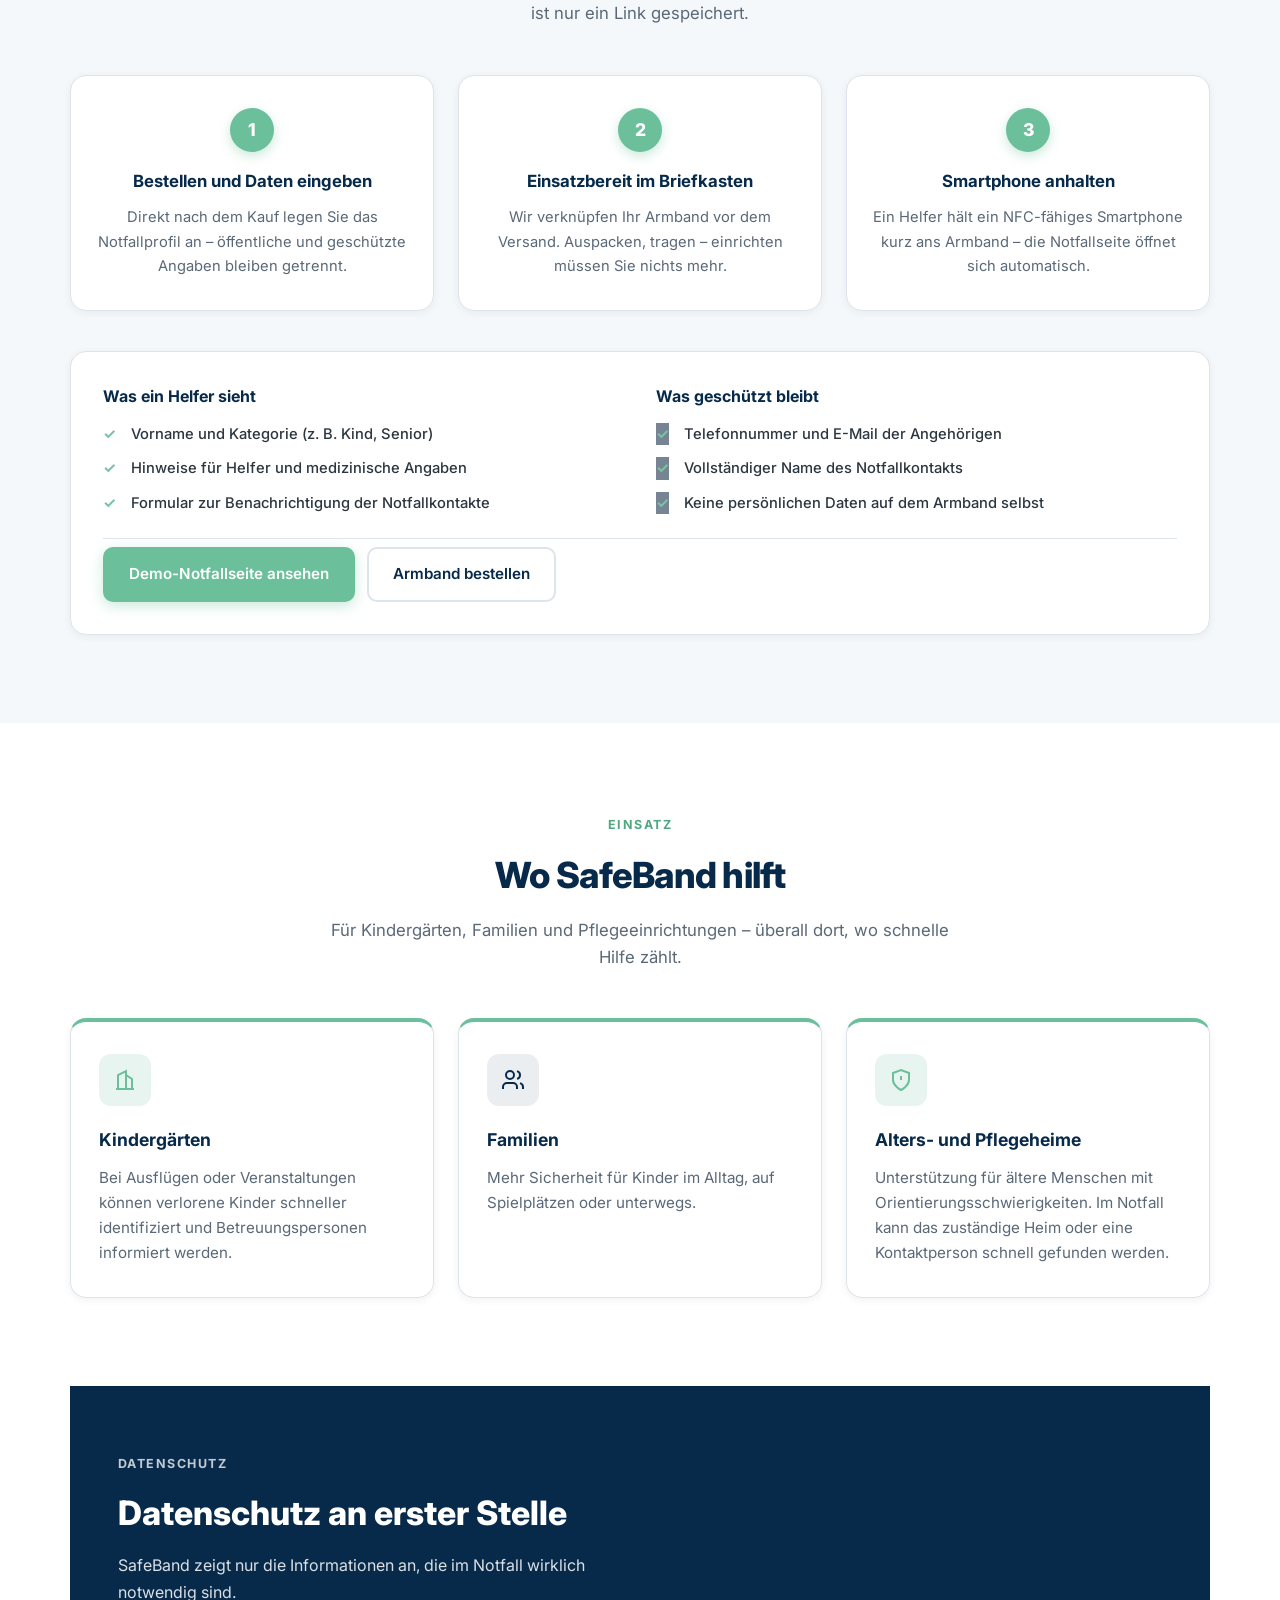
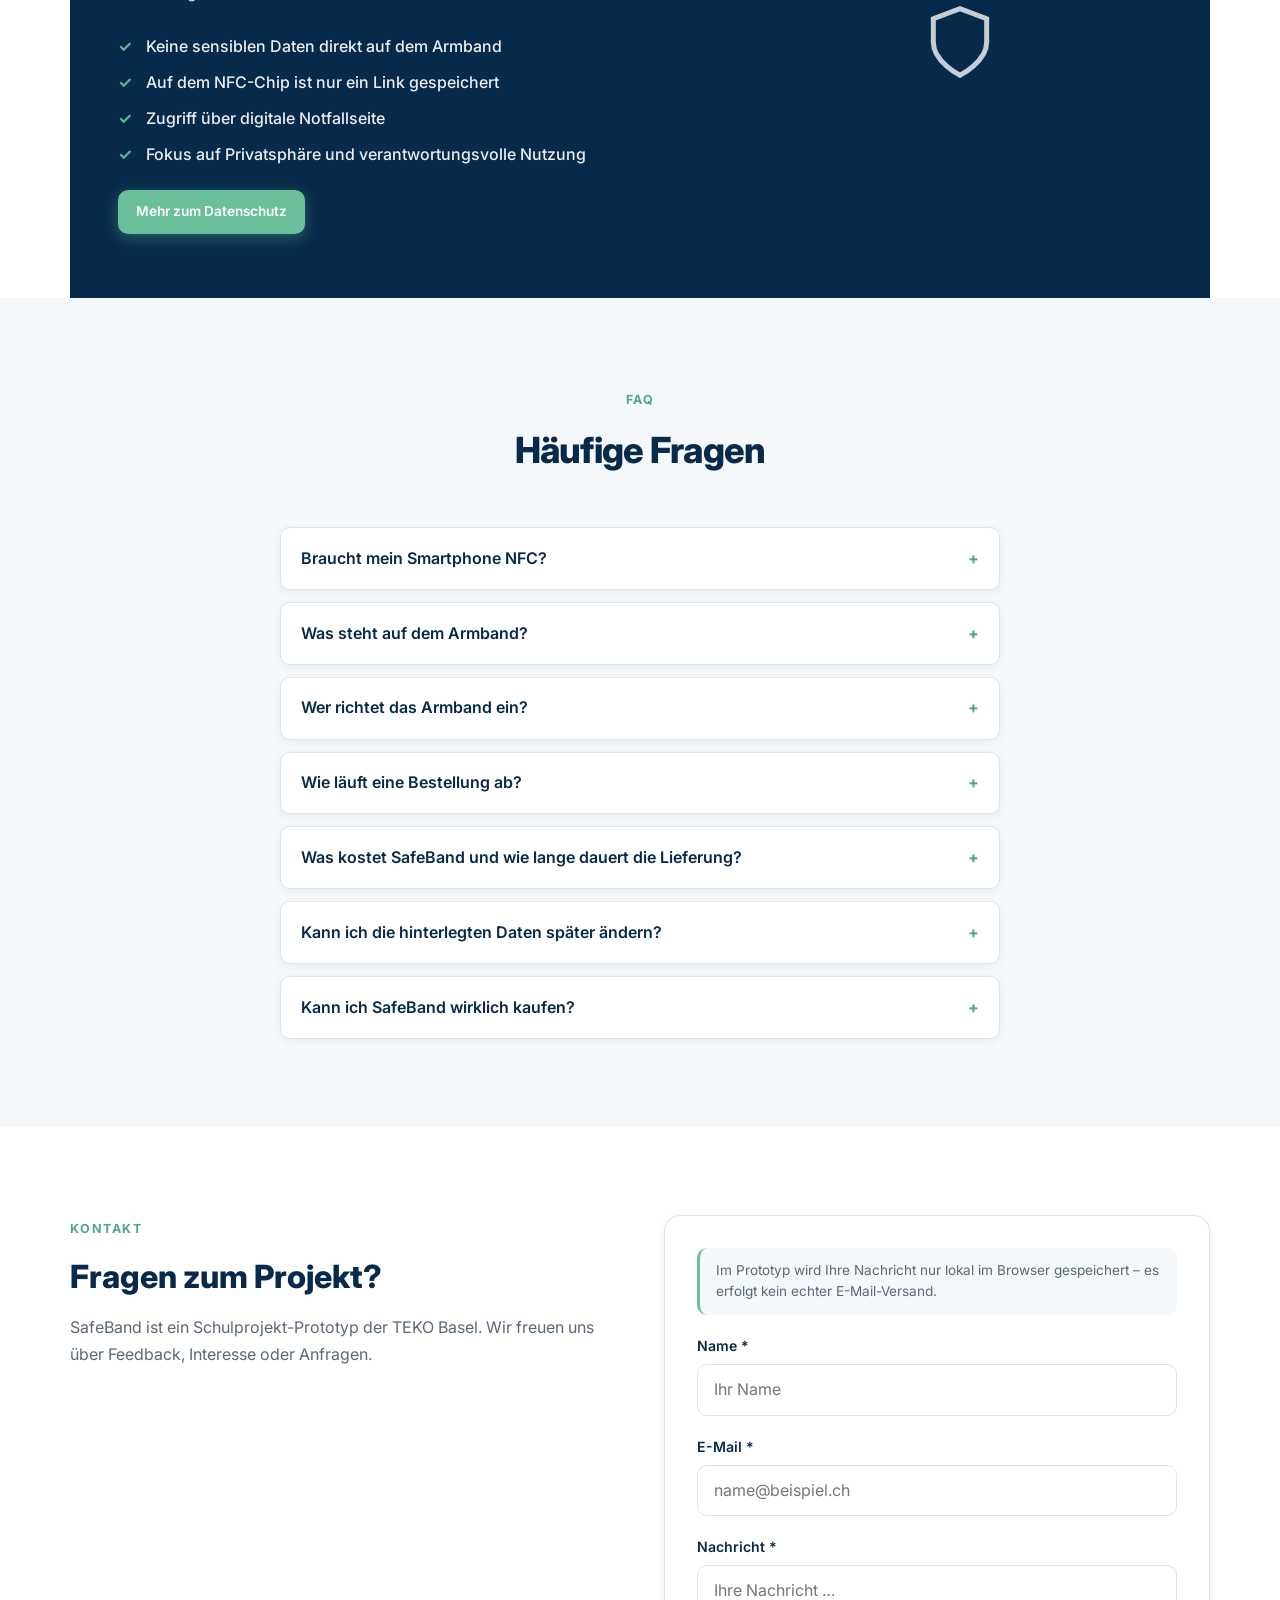
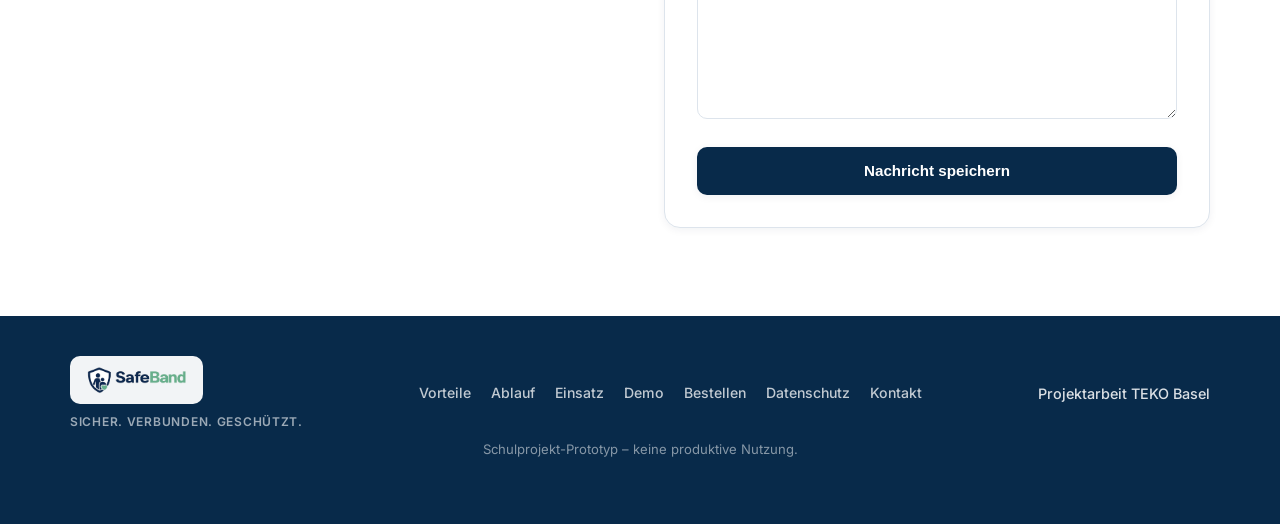
==== commit 34fe4e4f: "v2" ====
--- a/index.html
+++ b/index.html
@@ -13,7 +13,7 @@
 <body class="page-landing">
 
   <div class="prototype-banner" role="note">
-    SafeBand ist ein Schulprojekt-Prototyp der TEKO Basel – Daten werden lokal im Browser gespeichert.
+    SafeBand ist ein Schulprojekt-Prototyp der TEKO Basel – Bestellungen lösen keine Zahlung aus.
   </div>
 
   <header class="site-header" id="start">
@@ -29,7 +29,7 @@
         <li><a href="#so-funktionierts">Ablauf</a></li>
         <li><a href="#wo-hilft">Einsatz</a></li>
         <li><a href="#kontakt">Kontakt</a></li>
-        <li><a href="einrichten.html">Einrichten</a></li>
+        <li><a href="bestellen.html">Bestellen</a></li>
         <li class="nav-cta"><a href="/n/DEMO0001" class="btn btn-mint btn-sm">Demo ansehen</a></li>
       </ul>
     </nav>
@@ -48,13 +48,15 @@
             Einfach, kontaktlos und ohne App.
           </p>
           <div class="hero-actions">
-            <a href="#so-funktionierts" class="btn btn-primary">So funktioniert's</a>
+            <a href="bestellen.html" class="btn btn-primary">Jetzt bestellen – CHF 29.90</a>
             <a href="/n/DEMO0001" class="btn btn-mint">Demo ansehen</a>
           </div>
         </div>
         <div class="hero-visual">
           <div class="product-frame">
-            <img src="assets/safeband-band.png" alt="SafeBand NFC-Armband" class="product-image" width="560" height="240">
+            <img src="assets/product-band.png"
+                 alt="Weisses SafeBand NFC-Silikonarmband mit schwarzem Aufdruck „NFC – Scan me“ auf einem Steinquader"
+                 class="product-image" width="1024" height="768">
             <div class="product-chip">
               <span class="nfc-waves" aria-hidden="true">)))</span>
               <div>
@@ -144,7 +146,7 @@
           </div>
           <div class="helper-info-actions">
             <a href="/n/DEMO0001" class="btn btn-mint">Demo-Notfallseite ansehen</a>
-            <a href="einrichten.html" class="btn btn-secondary">Armband einrichten</a>
+            <a href="bestellen.html" class="btn btn-secondary">Armband bestellen</a>
           </div>
         </div>
       </div>
@@ -228,7 +230,23 @@
           </details>
           <details class="faq-item">
             <summary>Wer richtet das Armband ein?</summary>
-            <p>Eltern, Betreuungspersonen oder Einrichtungen erstellen das Notfallprofil über die Einrichtungsseite und entscheiden, welche Informationen öffentlich sichtbar sind.</p>
+            <p>Eltern, Betreuungspersonen oder Einrichtungen legen das Notfallprofil direkt nach der Bestellung an und entscheiden dabei, welche Informationen öffentlich sichtbar sind.</p>
+          </details>
+          <details class="faq-item">
+            <summary>Wie läuft eine Bestellung ab?</summary>
+            <p>Sie bestellen das Armband, erhalten eine Bestellnummer und hinterlegen anschliessend die Notfalldaten. Wir verknüpfen Ihr Band vor dem Versand mit diesem Profil – beim Auspacken müssen Sie nichts mehr einrichten.</p>
+          </details>
+          <details class="faq-item">
+            <summary>Was kostet SafeBand und wie lange dauert die Lieferung?</summary>
+            <p>Ein Armband kostet CHF 29.90 inklusive Notfallprofil und Verwaltungslink. Der Versand kostet CHF 3.50 und dauert 2–4 Werktage innerhalb der Schweiz.</p>
+          </details>
+          <details class="faq-item">
+            <summary>Kann ich die hinterlegten Daten später ändern?</summary>
+            <p>Ja. Nach der Einrichtung erhalten Sie einen persönlichen Verwaltungslink. Darüber ändern Sie die Angaben jederzeit oder sperren das Armband bei Verlust – das Band selbst bleibt unangetastet.</p>
+          </details>
+          <details class="faq-item">
+            <summary>Kann ich SafeBand wirklich kaufen?</summary>
+            <p>Nein. SafeBand entsteht als Schulprojektarbeit der TEKO Basel. Die Bestellseite zeigt den Ablauf realitätsnah, löst aber keine Zahlung aus und verschickt kein Paket.</p>
           </details>
         </div>
       </div>
@@ -279,7 +297,7 @@
         <a href="#so-funktionierts">Ablauf</a>
         <a href="#wo-hilft">Einsatz</a>
         <a href="/n/DEMO0001">Demo</a>
-        <a href="einrichten.html">Einrichten</a>
+        <a href="bestellen.html">Bestellen</a>
         <a href="datenschutz.html">Datenschutz</a>
         <a href="#kontakt">Kontakt</a>
       </nav>
--- a/style.css
+++ b/style.css
@@ -329,15 +329,18 @@
 .product-frame {
   background: var(--white);
   border-radius: var(--radius);
-  padding: 2rem 1.5rem 1.25rem;
+  padding: 1.25rem 1.25rem 1rem;
   box-shadow: var(--shadow-lg);
   border: 1px solid var(--gray-200);
 }
 
+/* Das Produktfoto ist dunkel; die Rundung trennt es vom hellen Rahmen. */
 .product-image {
   width: 100%;
   height: auto;
-  object-fit: contain;
+  aspect-ratio: 4 / 3;
+  object-fit: cover;
+  border-radius: 12px;
 }
 
 .product-chip {
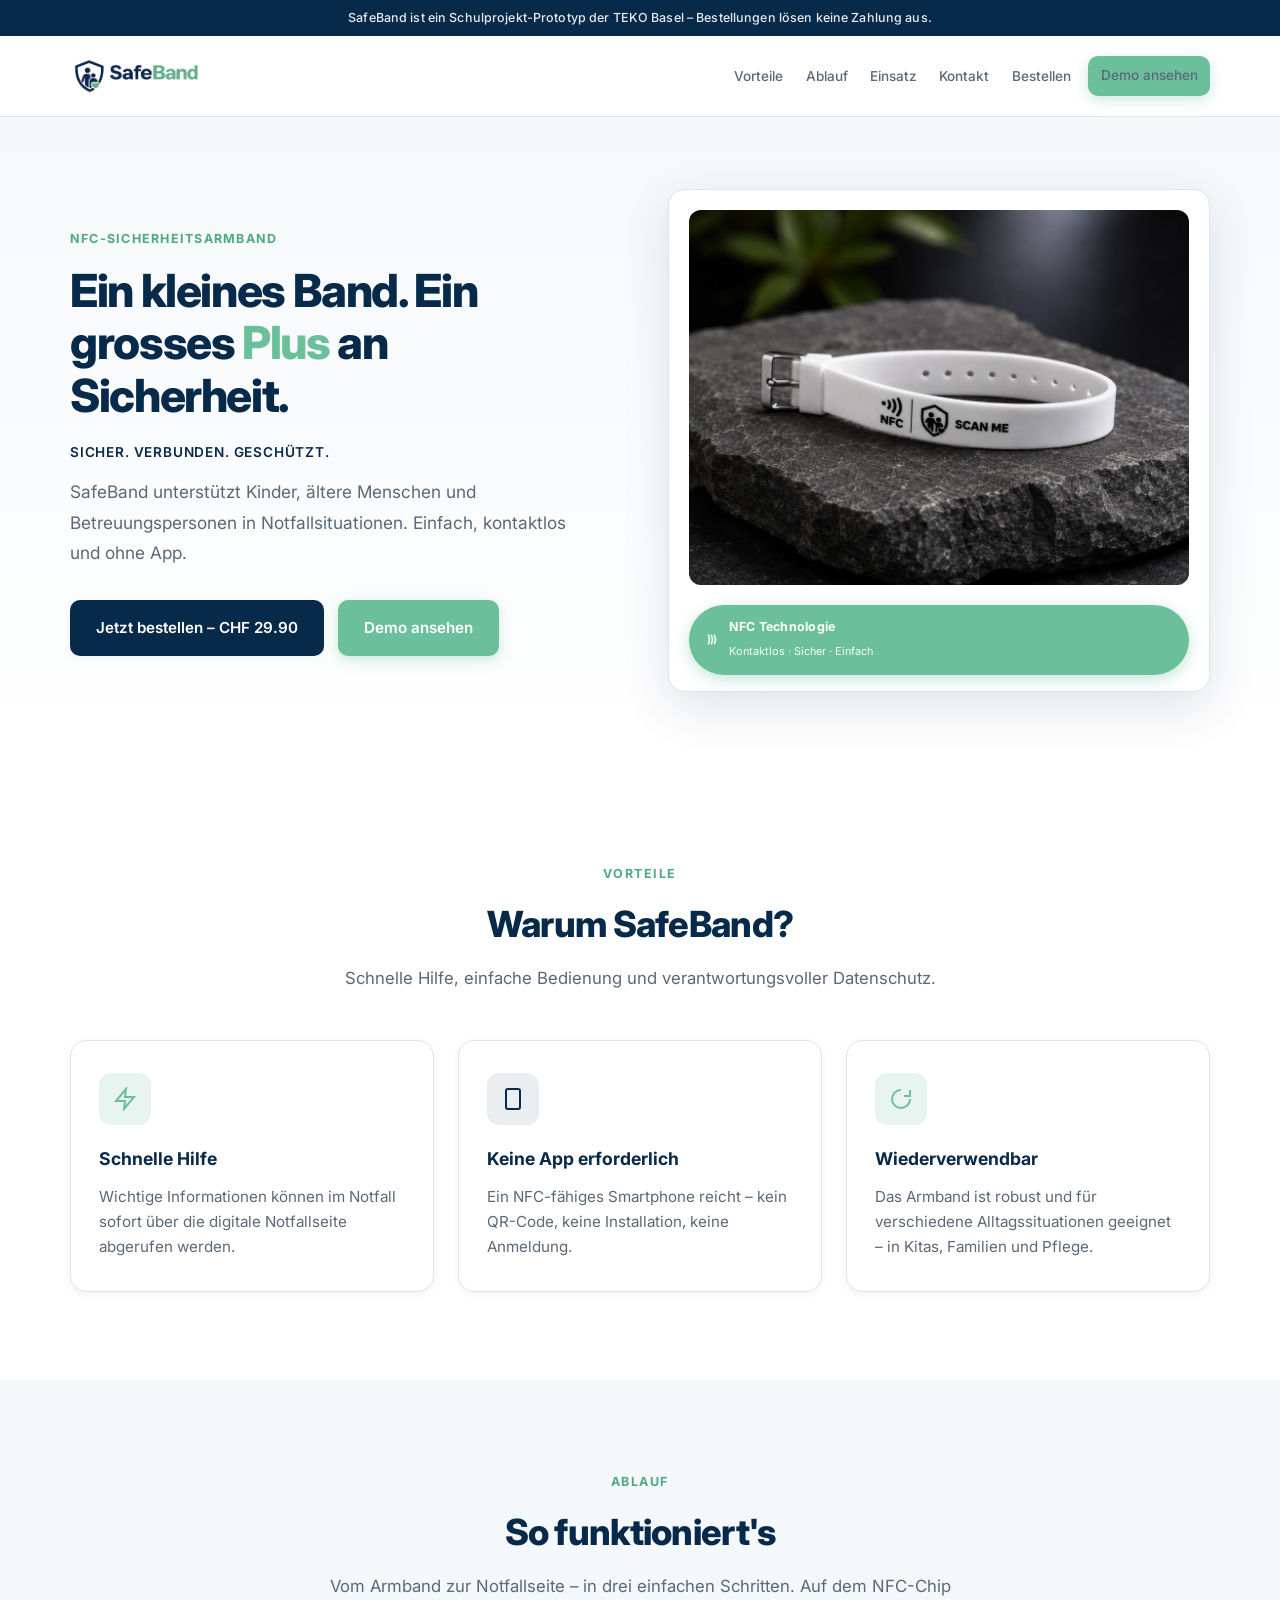
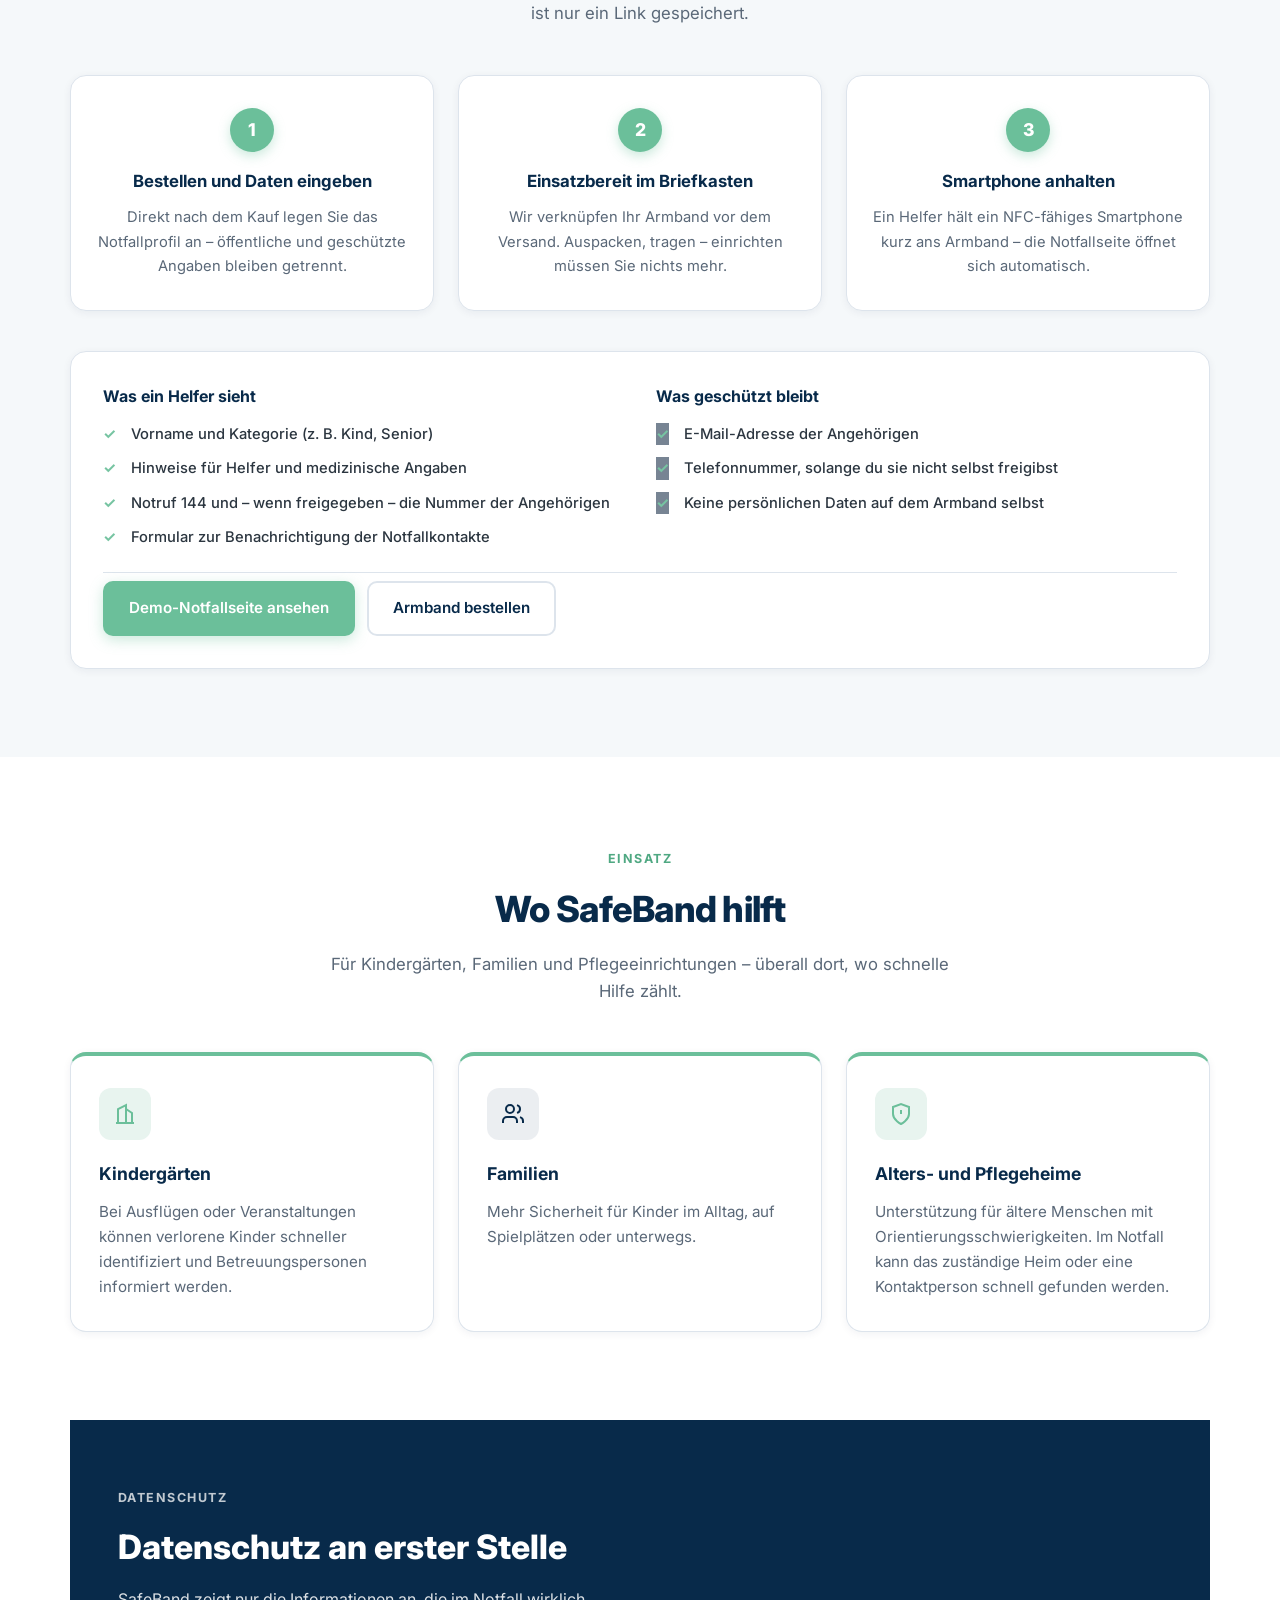
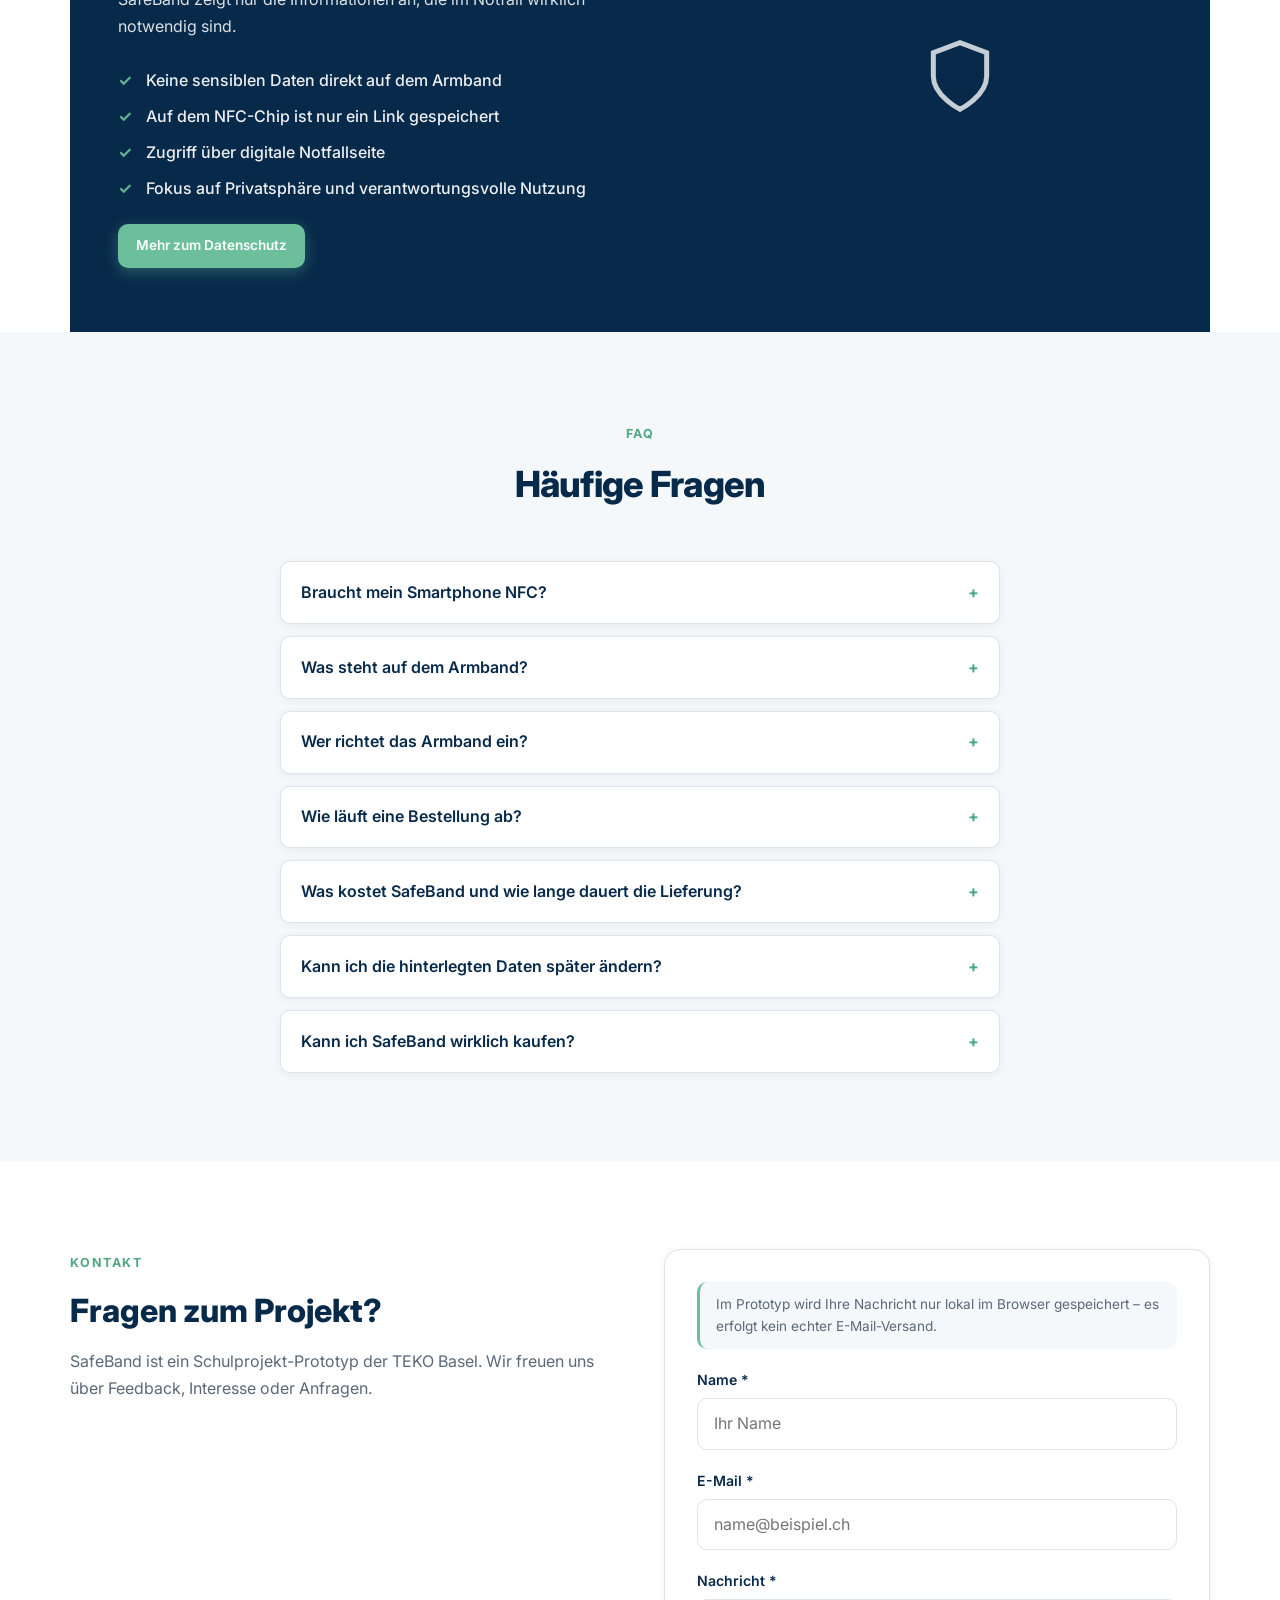
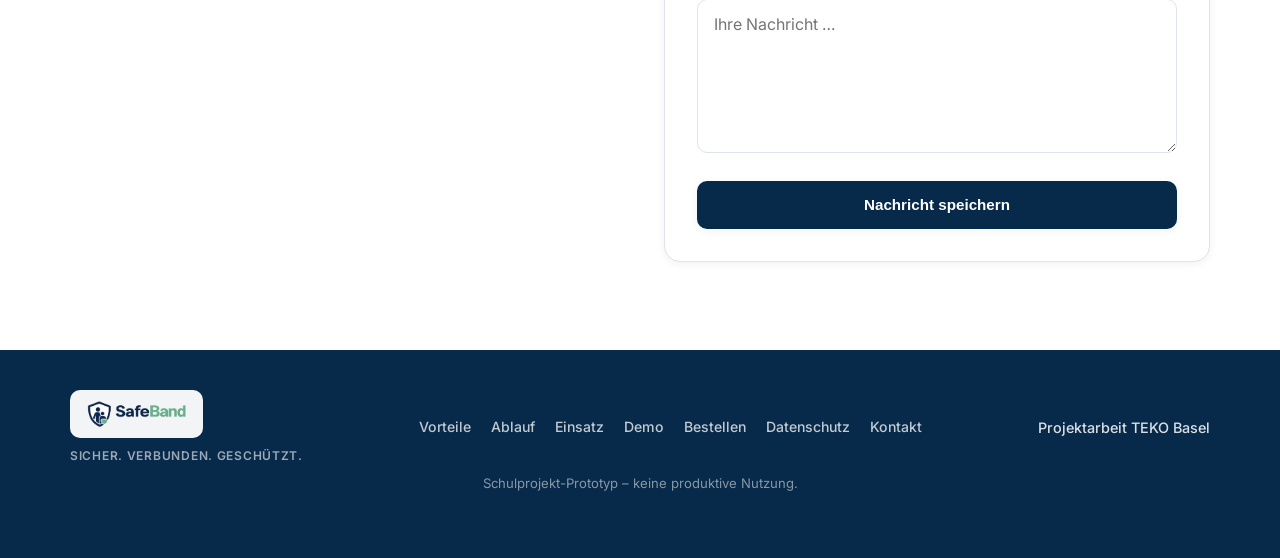
==== commit 72597351: "Notfallseite neu gestalten und Notfallnummer anrufbar machen Die Seite folgt jetzt dem, was ein Helf" ====
--- a/index.html
+++ b/index.html
@@ -133,14 +133,15 @@
             <ul class="check-list check-list--compact">
               <li>Vorname und Kategorie (z.&nbsp;B. Kind, Senior)</li>
               <li>Hinweise für Helfer und medizinische Angaben</li>
+              <li>Notruf 144 und – wenn freigegeben – die Nummer der Angehörigen</li>
               <li>Formular zur Benachrichtigung der Notfallkontakte</li>
             </ul>
           </div>
           <div class="helper-info-col">
             <h3>Was geschützt bleibt</h3>
             <ul class="check-list check-list--compact check-list--muted">
-              <li>Telefonnummer und E-Mail der Angehörigen</li>
-              <li>Vollständiger Name des Notfallkontakts</li>
+              <li>E-Mail-Adresse der Angehörigen</li>
+              <li>Telefonnummer, solange du sie nicht selbst freigibst</li>
               <li>Keine persönlichen Daten auf dem Armband selbst</li>
             </ul>
           </div>
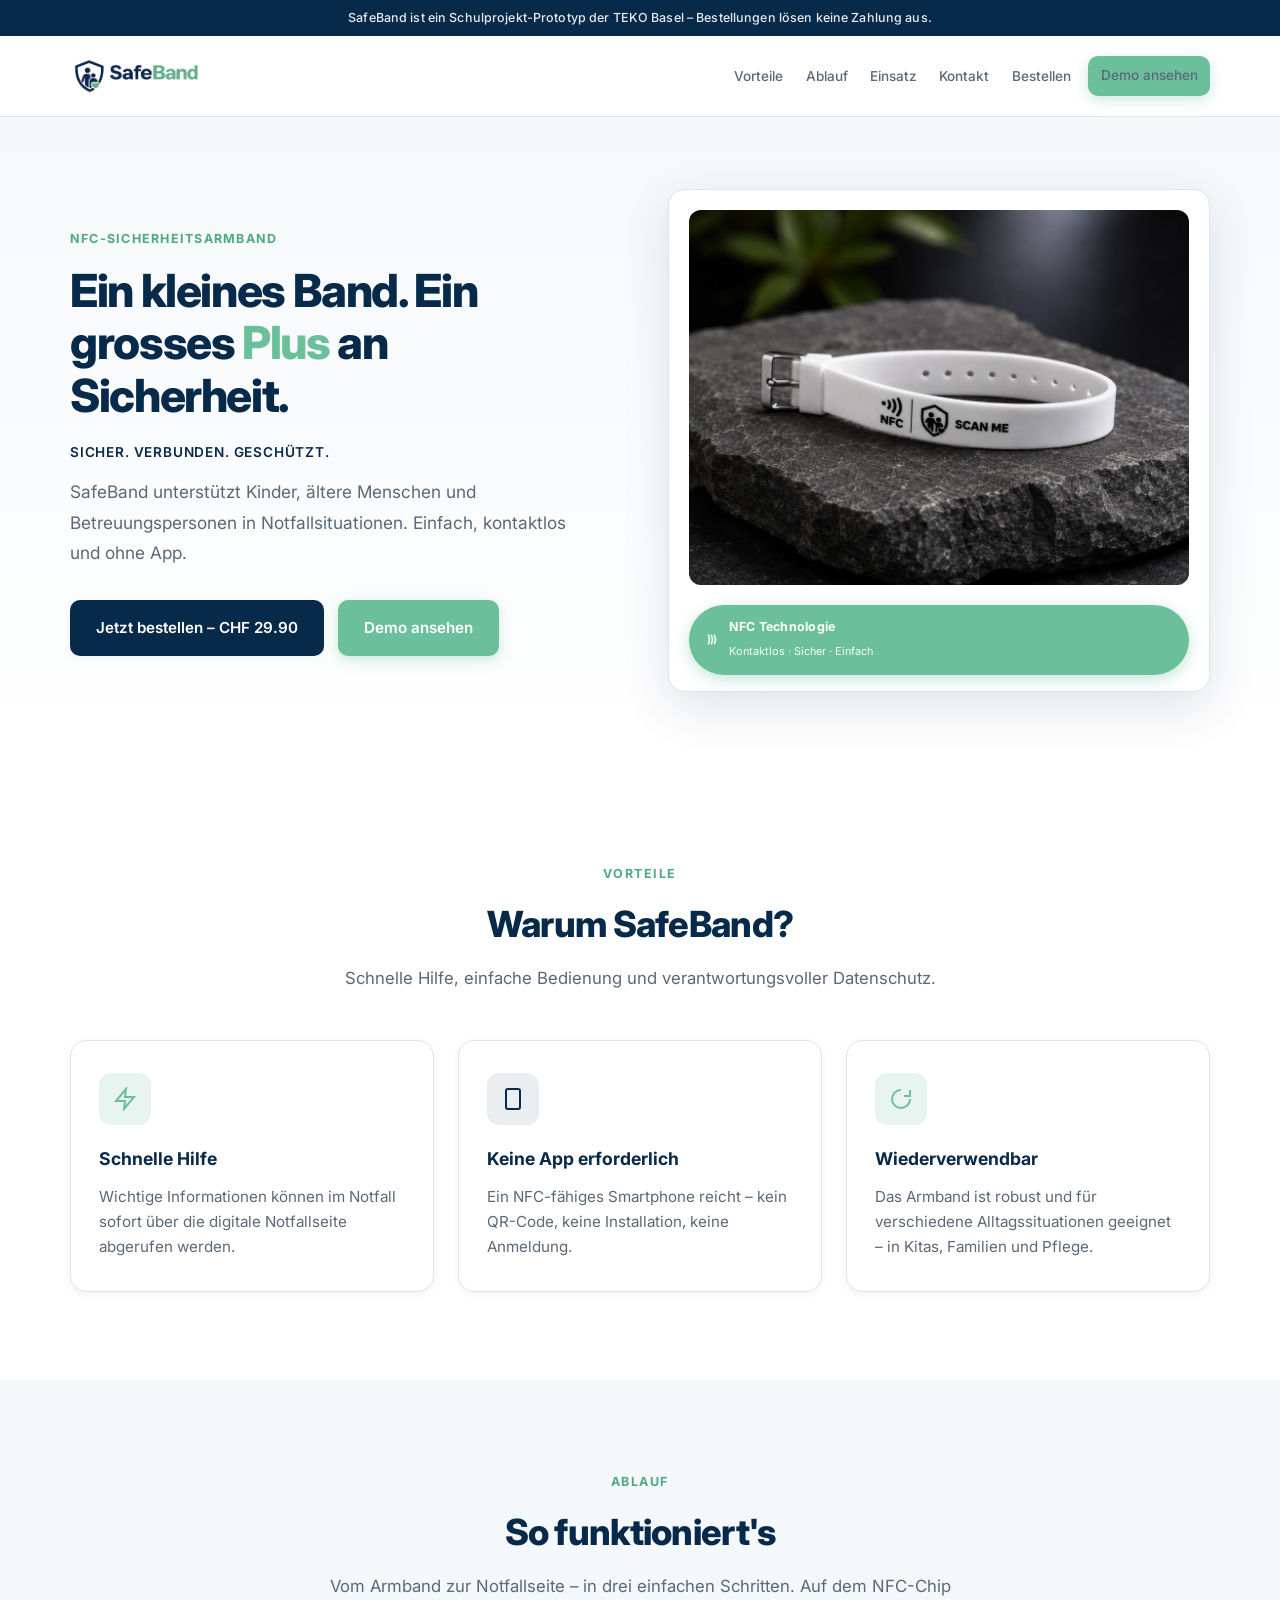
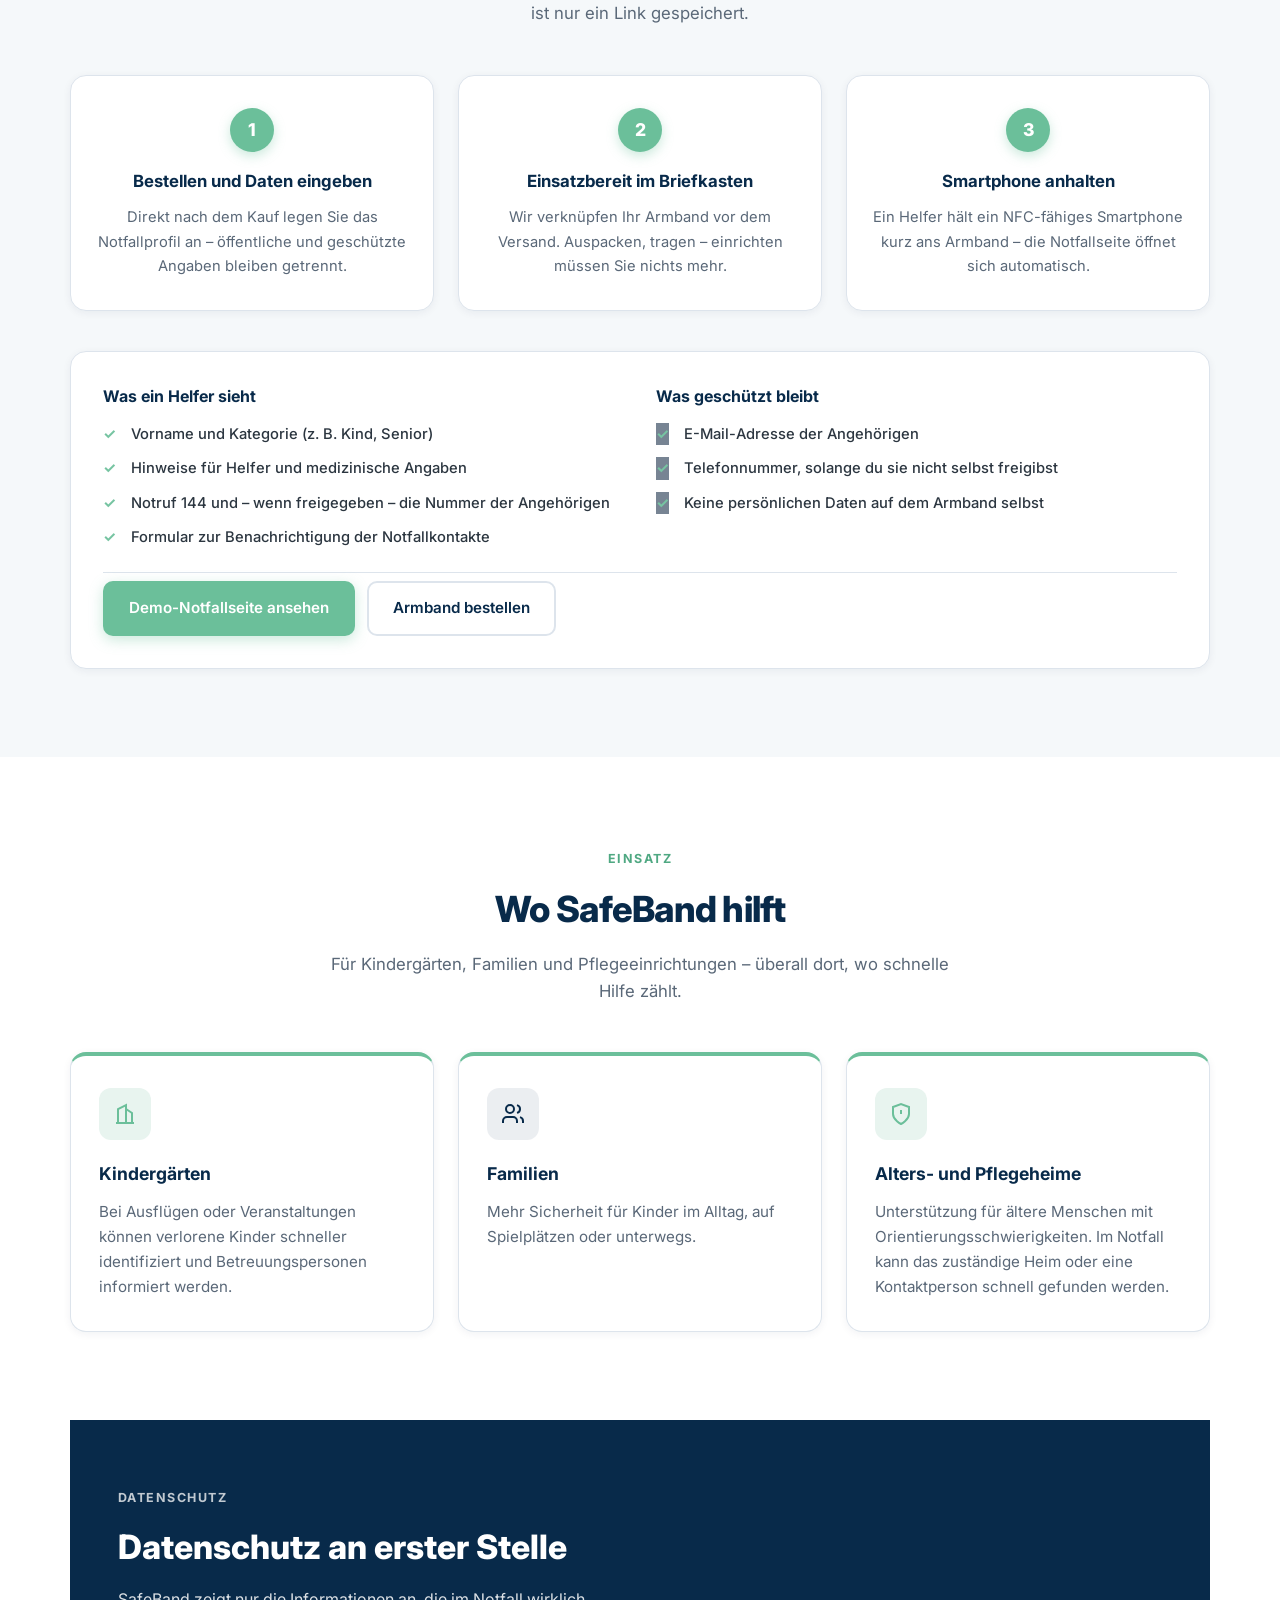
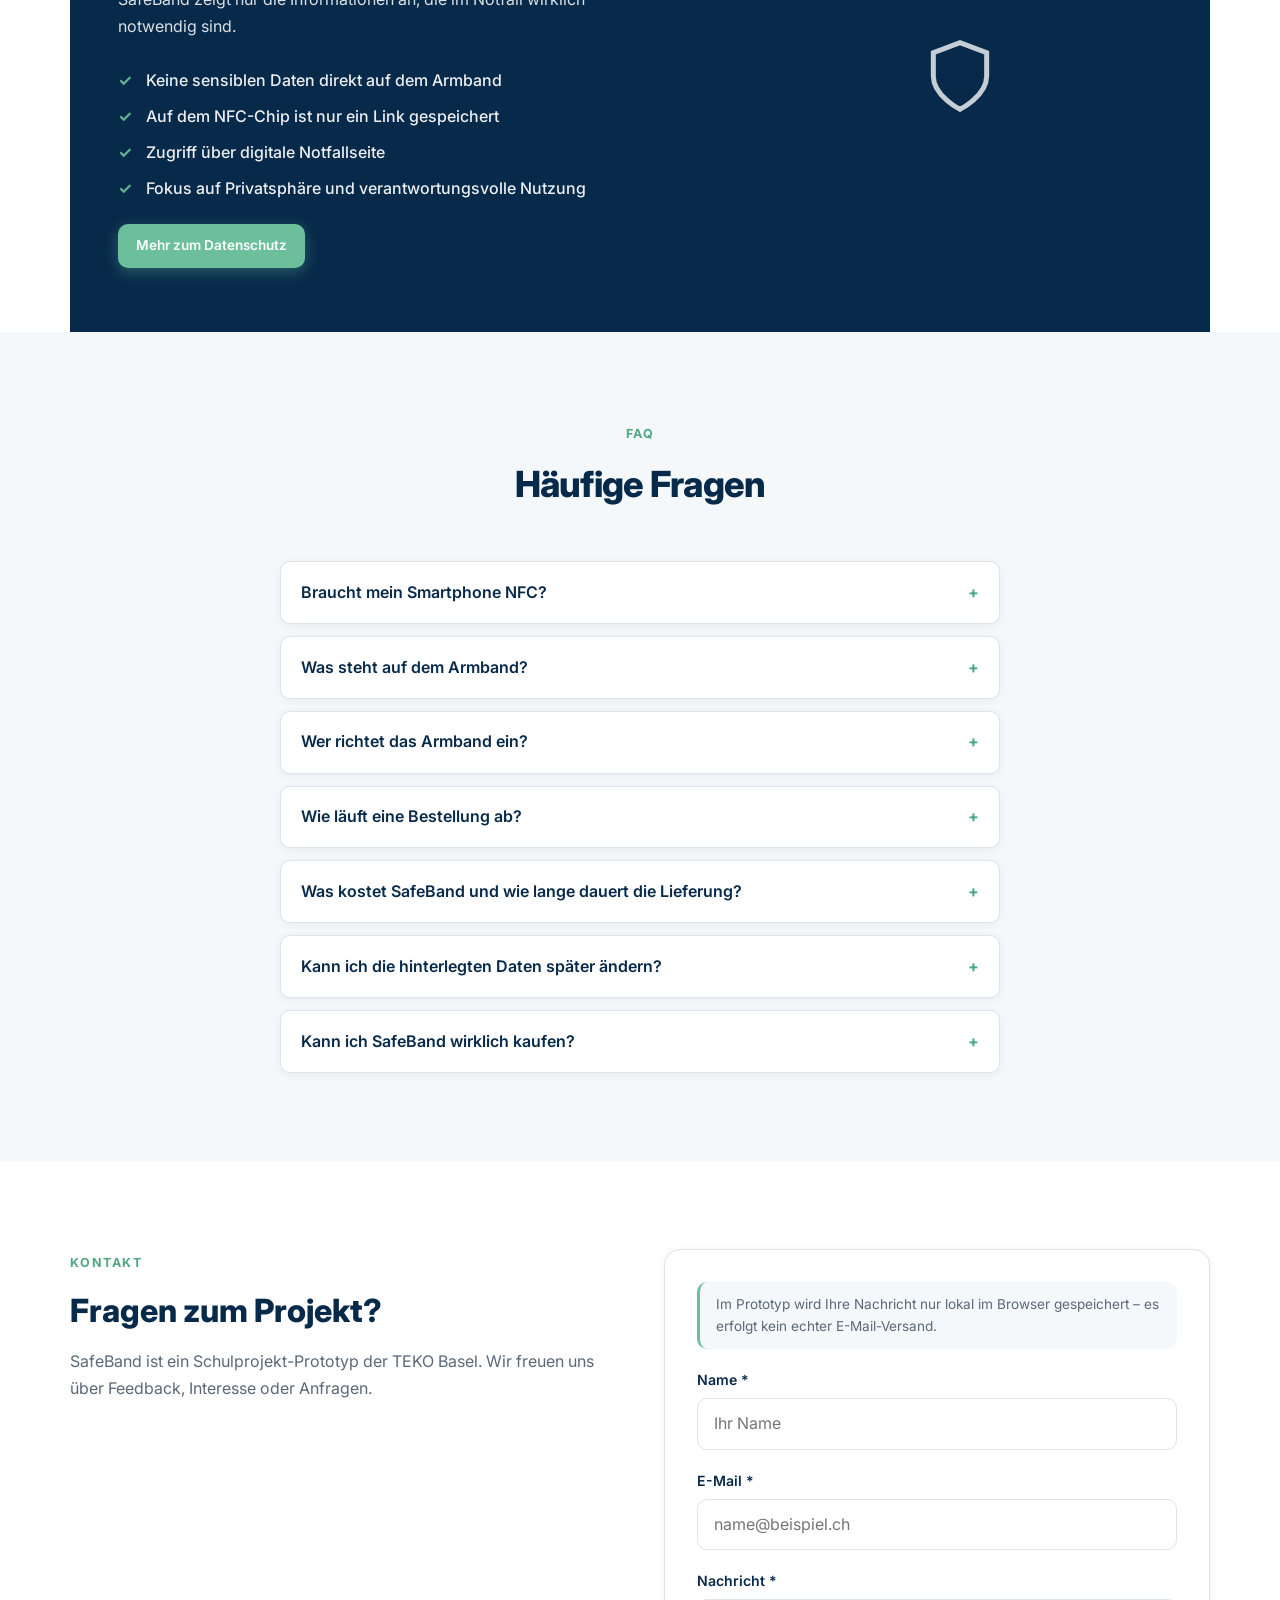
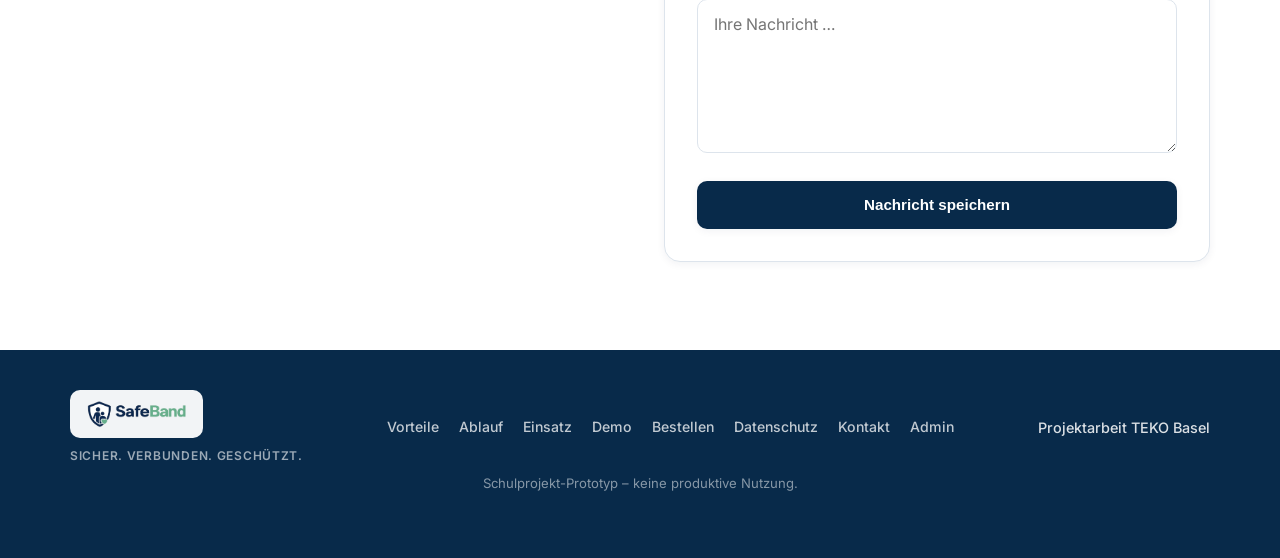
==== commit 655ee8d5: "Admin-Login im Footer verlinken Co-Authored-By: Claude Sonnet 5 <noreply@anthropic.com>" ====
--- a/index.html
+++ b/index.html
@@ -301,6 +301,7 @@
         <a href="bestellen.html">Bestellen</a>
         <a href="datenschutz.html">Datenschutz</a>
         <a href="#kontakt">Kontakt</a>
+        <a href="admin.html">Admin</a>
       </nav>
       <p class="footer-meta">Projektarbeit TEKO Basel</p>
     </div>
